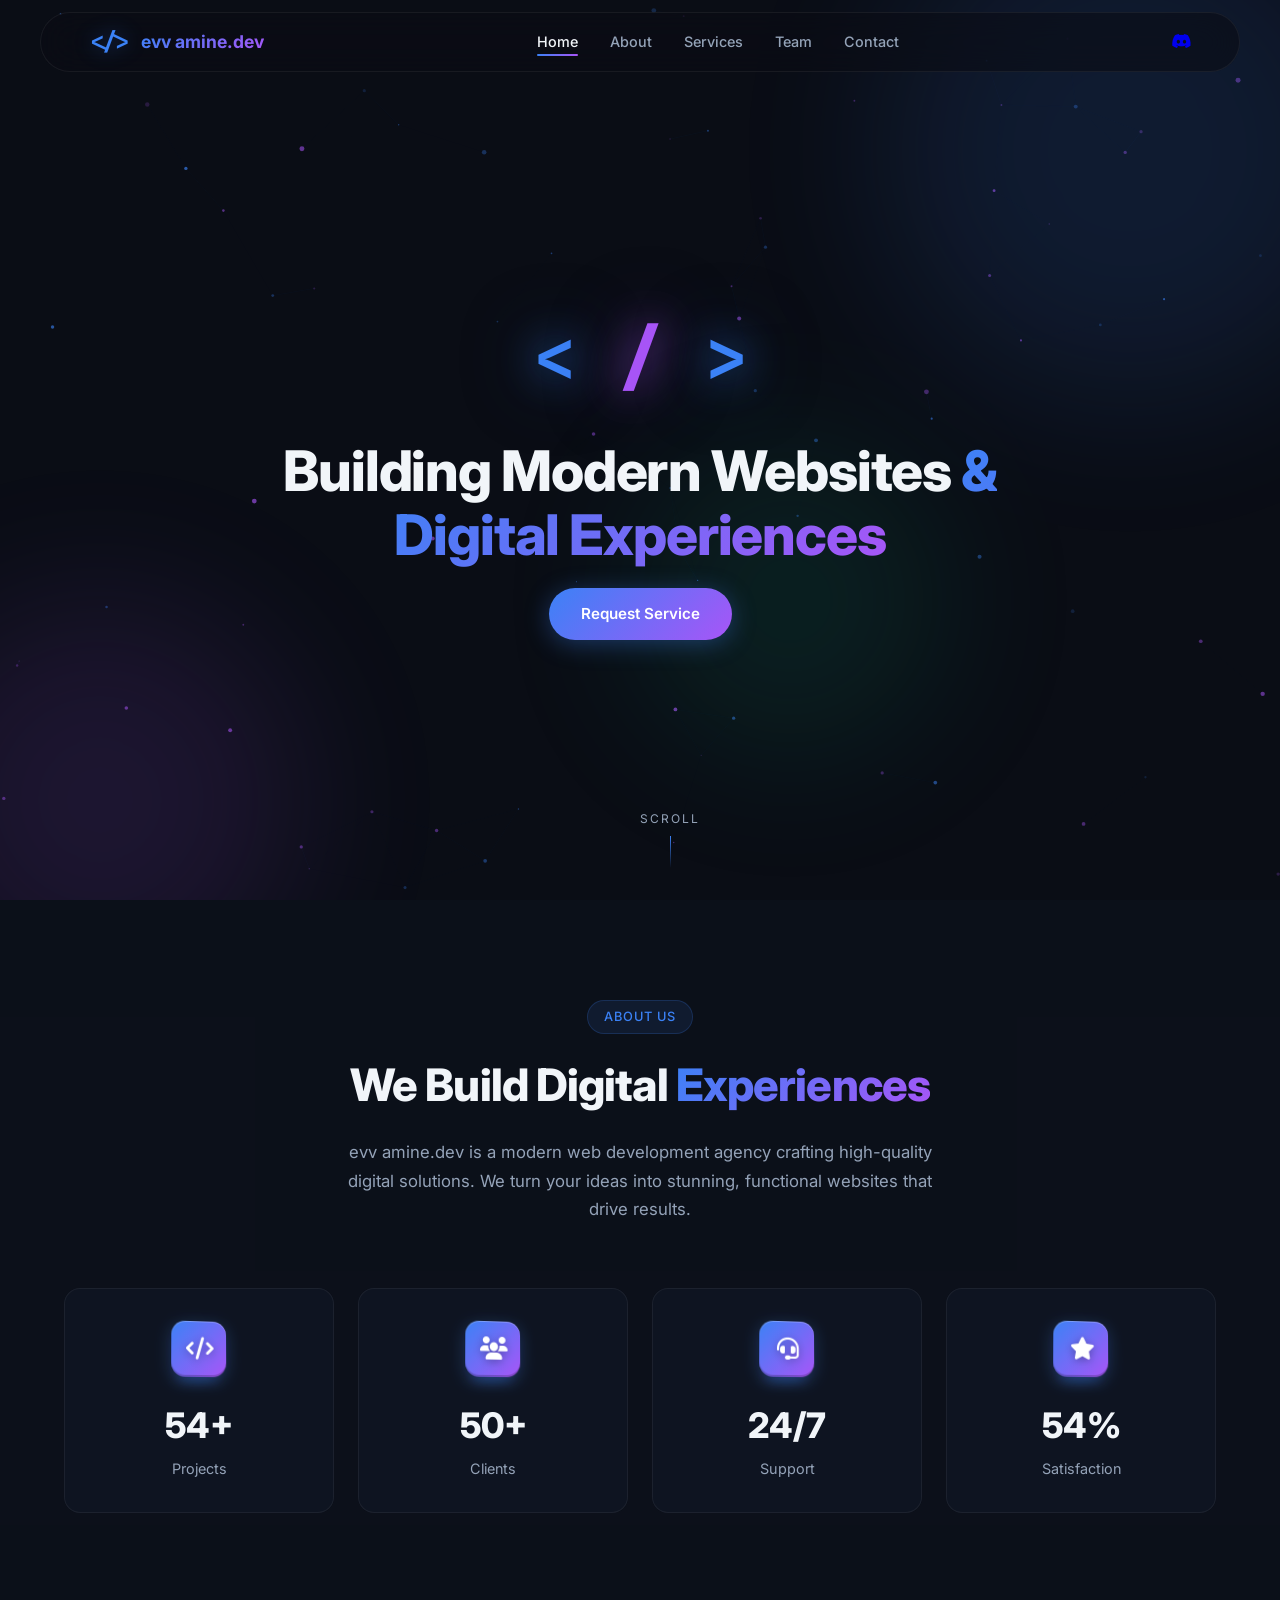
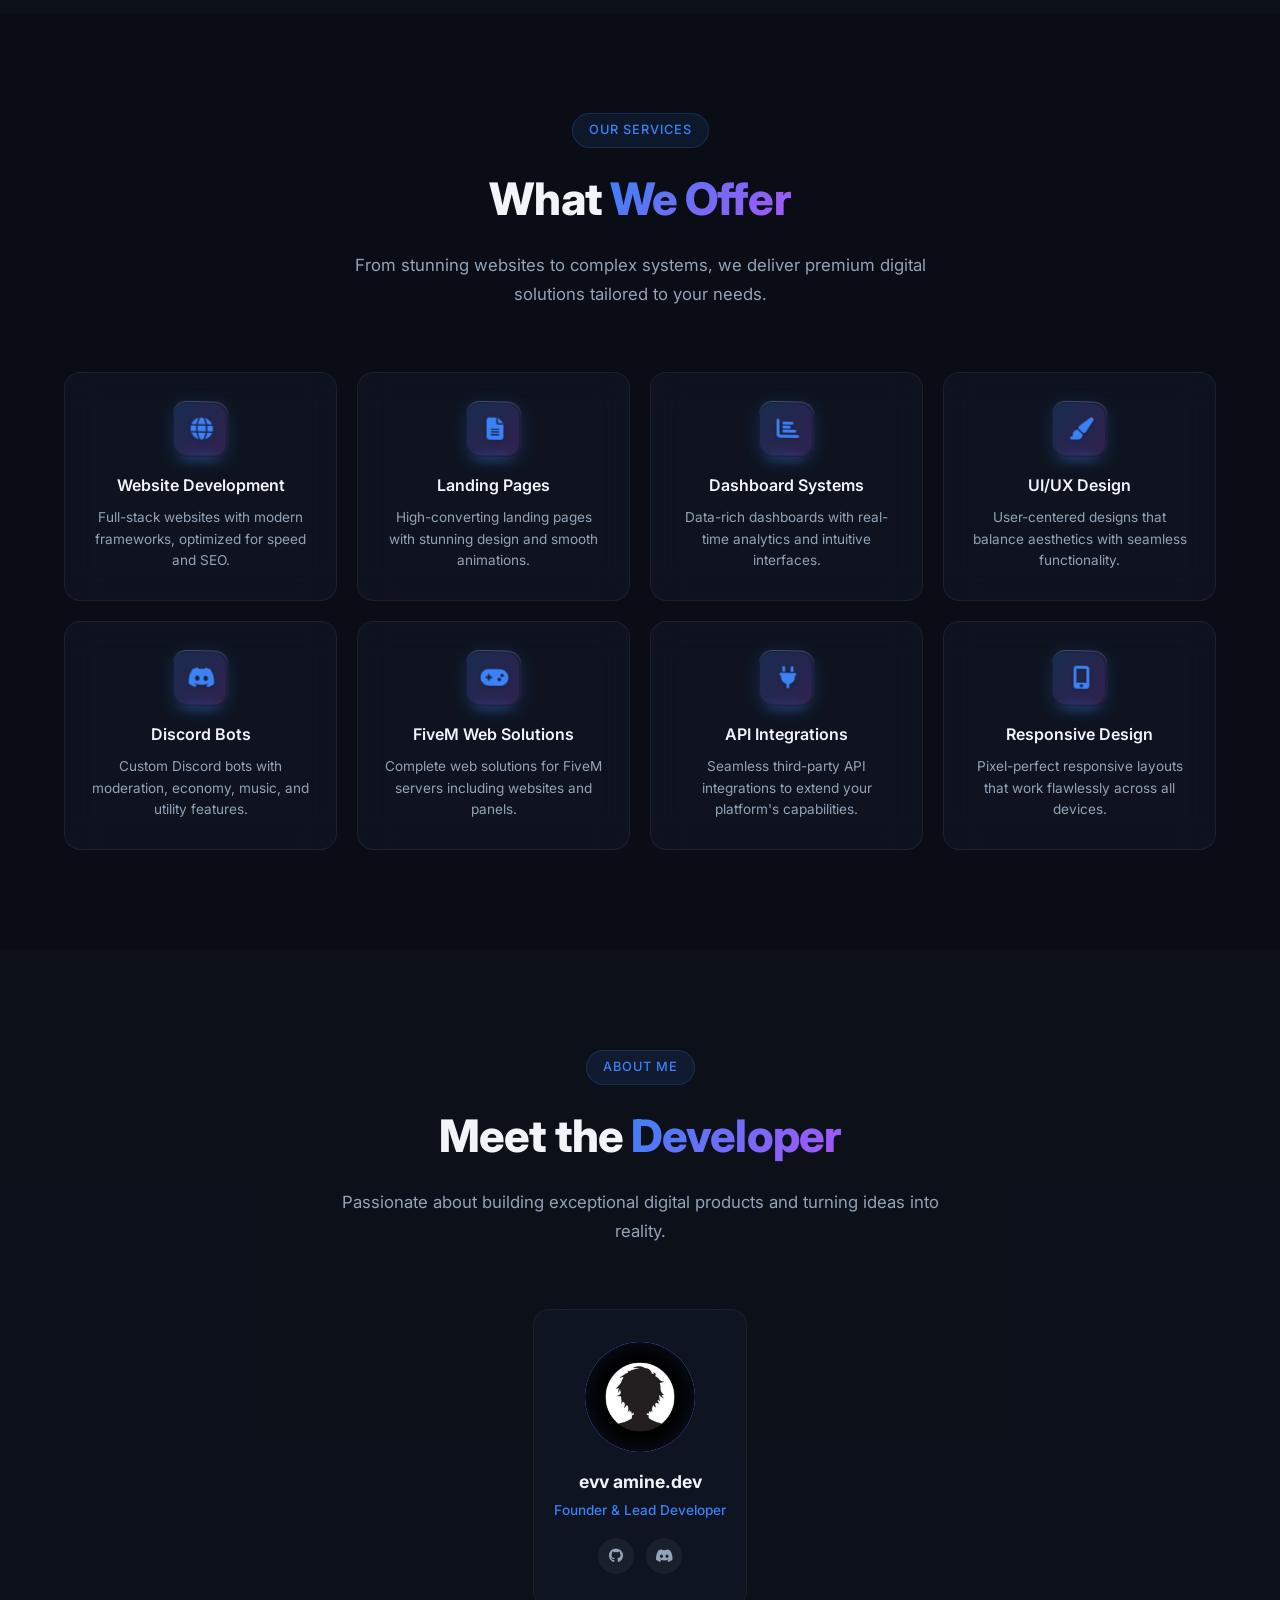
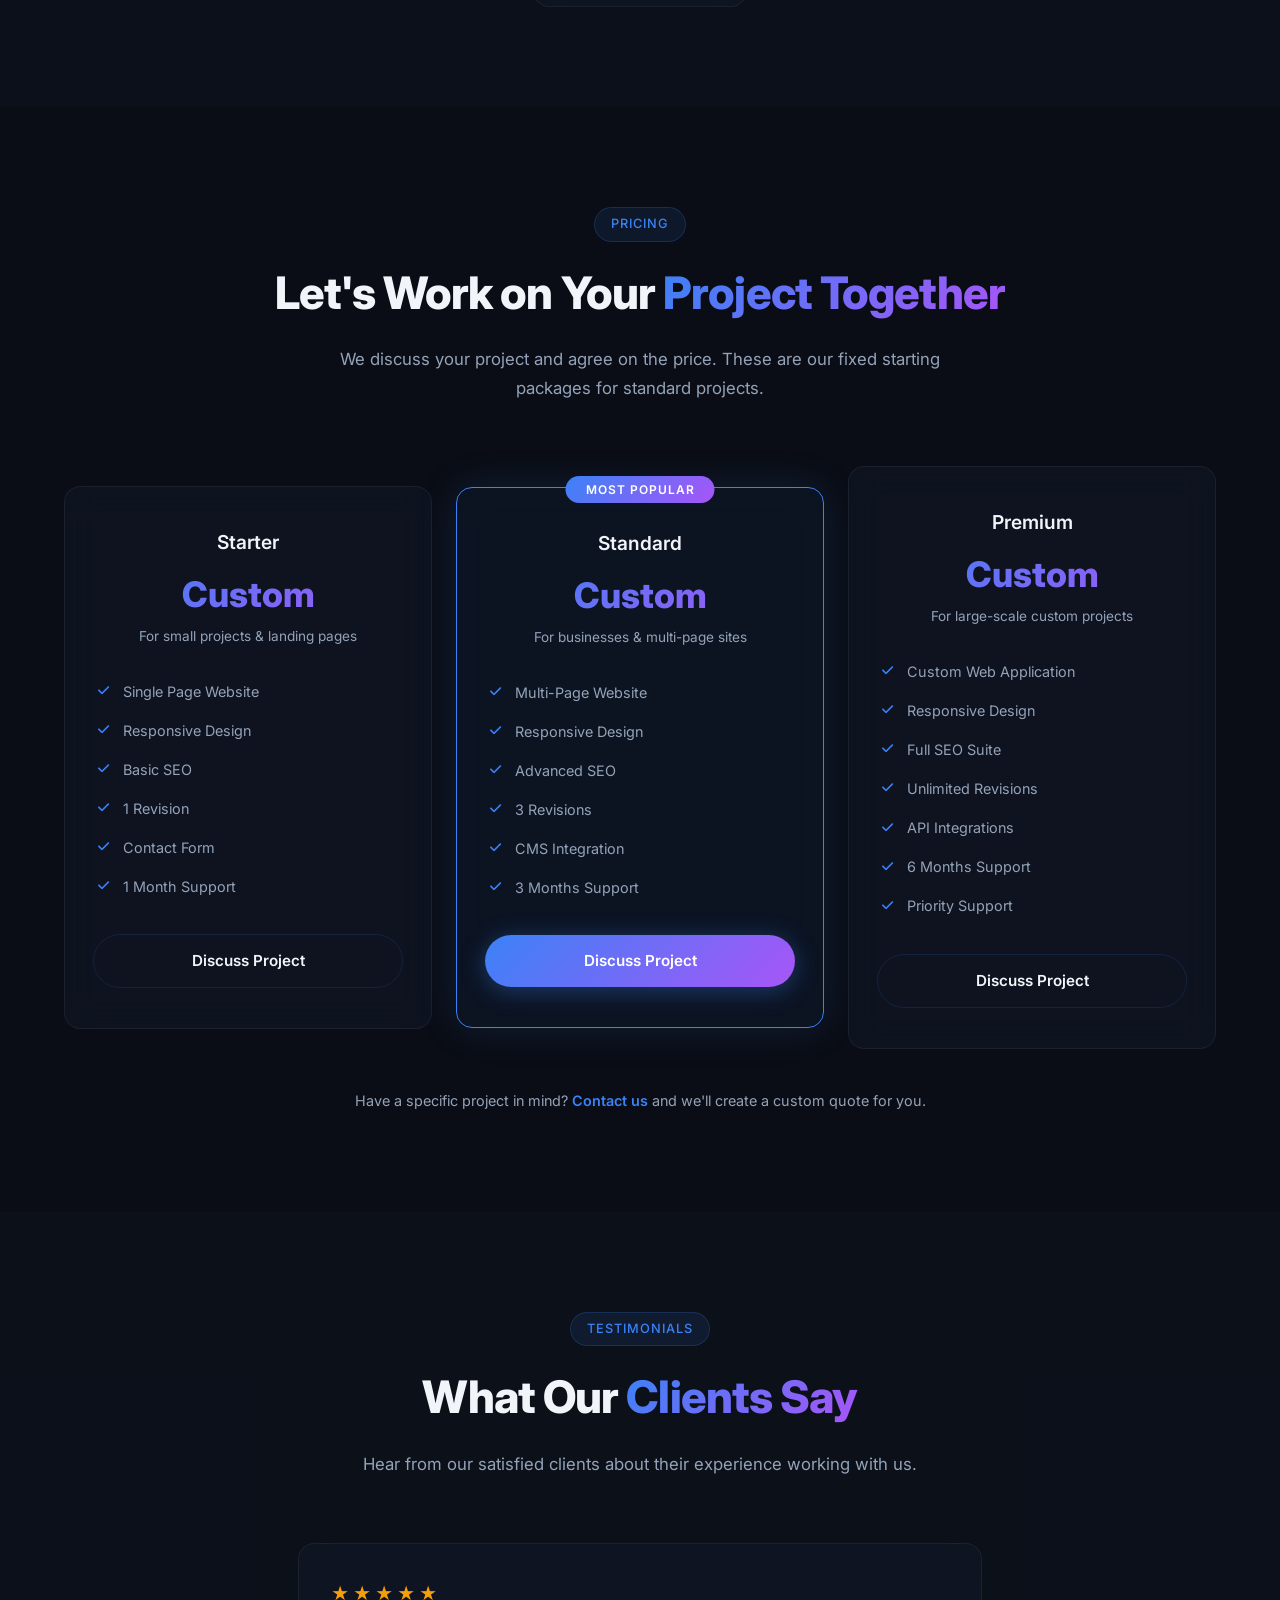
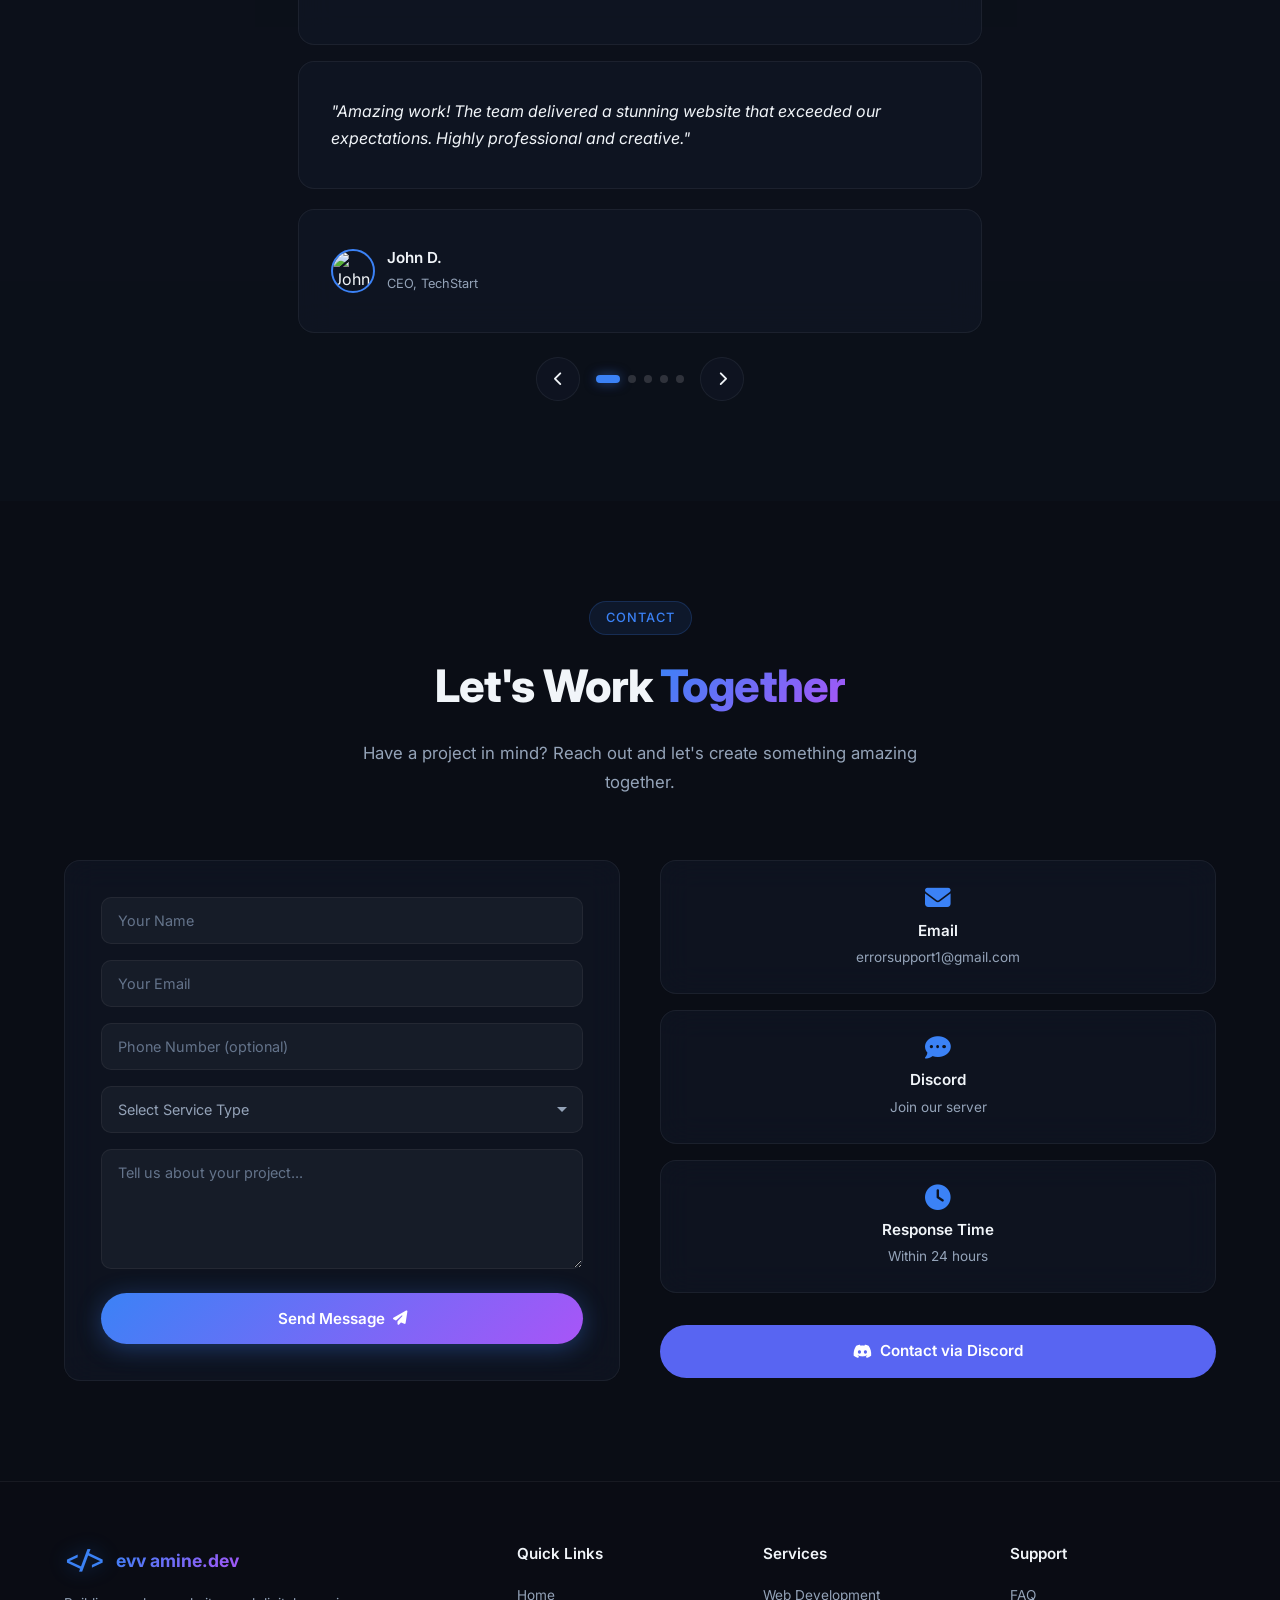
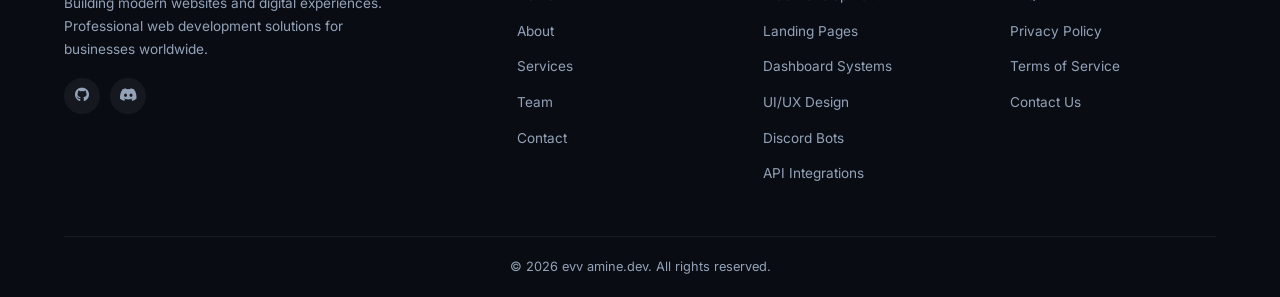
==== index.html @ 513bcfbd "first commit" ====
<!DOCTYPE html>
<html lang="en">
<head>
  <meta charset="UTF-8">
  <meta name="viewport" content="width=device-width, initial-scale=1.0">
  <meta name="description" content="evv amine.dev - Professional Web Development Agency. We build modern websites, landing pages, dashboards, and digital experiences.">
  <meta name="keywords" content="web development, web agency, website design, frontend development, UI/UX design">
  <meta name="author" content="evv amine.dev">
  <meta property="og:title" content="evv amine.dev - Web Development Agency">
  <meta property="og:description" content="Building Modern Websites & Digital Experiences">
  <meta property="og:type" content="website">
  <title>evv amine.dev | Web Development Agency</title>
  <link rel="stylesheet" href="css/style.css">
  <link rel="preconnect" href="https://fonts.googleapis.com">
  <link rel="preconnect" href="https://fonts.gstatic.com" crossorigin>
  <link href="https://fonts.googleapis.com/css2?family=Inter:wght@300;400;500;600;700;800;900&family=JetBrains+Mono:wght@400;500&display=swap" rel="stylesheet">
  <link rel="stylesheet" href="https://cdnjs.cloudflare.com/ajax/libs/font-awesome/6.5.0/css/all.min.css">
</head>
<body>

  <!-- Loading Screen -->
  <div id="loading-screen">
    <div class="loader-container">
      <div class="loader-logo">&lt;/&gt;</div>
      <div class="loader-bar"><div class="loader-bar-fill"></div></div>
      <p class="loader-text">Loading...</p>
    </div>
  </div>

  <!-- Scroll Progress Bar -->
  <div id="scroll-progress"></div>

  <!-- Particles Canvas -->
  <canvas id="particles-canvas"></canvas>

  <!-- Navbar -->
  <nav id="navbar">
    <div class="nav-container">
      <a href="#home" class="nav-logo">
        <span class="logo-code">&lt;/&gt;</span>
        <span class="logo-text">evv amine.dev</span>
      </a>
      <ul class="nav-links">
        <li><a href="#home" class="nav-link active">Home</a></li>
        <li><a href="#about" class="nav-link">About</a></li>
        <li><a href="#services" class="nav-link">Services</a></li>
        <li><a href="#team" class="nav-link">Team</a></li>

        <li><a href="#contact" class="nav-link">Contact</a></li>
      </ul>
      <div class="nav-right">
        <a href="https://discord.gg/8bZzDBst2w" target="_blank" class="nav-discord"><i class="fab fa-discord"></i></a>
        <div class="nav-hamburger" id="hamburger">
          <span></span><span></span><span></span>
        </div>
      </div>
    </div>
  </nav>

  <!-- Hero Section -->
  <section id="home" class="hero">
    <div class="hero-bg-shapes">
      <div class="shape shape-1"></div>
      <div class="shape shape-2"></div>
      <div class="shape shape-3"></div>
    </div>
    <div class="hero-content">
      <div class="hero-logo-glow">
        <span class="hero-char hero-angle-left">&lt;</span>
        <span class="hero-char hero-slash">/</span>
        <span class="hero-char hero-angle-right">&gt;</span>
      </div>
      <h1 class="hero-title">Building Modern Websites <span class="gradient-text">&amp; Digital Experiences</span></h1>
      <div class="hero-buttons">
        <a href="#contact" class="btn btn-primary">Request Service</a>
      </div>
    </div>
    <div class="hero-scroll-indicator">
      <span>Scroll</span>
      <div class="scroll-arrow"></div>
    </div>
  </section>

  <!-- About Section -->
  <section id="about" class="section">
    <div class="container">
      <div class="section-header">
        <span class="section-badge">About Us</span>
        <h2 class="section-title">We Build Digital <span class="gradient-text">Experiences</span></h2>
        <p class="section-desc">evv amine.dev is a modern web development agency crafting high-quality digital solutions. We turn your ideas into stunning, functional websites that drive results.</p>
      </div>
      <div class="about-stats">
        <div class="stat-card" data-count="100">
          <div class="stat-icon"><i class="fas fa-code"></i></div>
          <h3 class="stat-number"><span class="counter" data-target="100">0</span>+</h3>
          <p class="stat-label">Projects</p>
        </div>
        <div class="stat-card" data-count="50">
          <div class="stat-icon"><i class="fas fa-users"></i></div>
          <h3 class="stat-number"><span class="counter" data-target="50">0</span>+</h3>
          <p class="stat-label">Clients</p>
        </div>
        <div class="stat-card" data-count="24">
          <div class="stat-icon"><i class="fas fa-headset"></i></div>
          <h3 class="stat-number"><span class="counter" data-target="24">0</span>/7</h3>
          <p class="stat-label">Support</p>
        </div>
        <div class="stat-card" data-count="99">
          <div class="stat-icon"><i class="fas fa-star"></i></div>
          <h3 class="stat-number"><span class="counter" data-target="99">0</span>%</h3>
          <p class="stat-label">Satisfaction</p>
        </div>
      </div>
    </div>
  </section>

  <!-- Services Section -->
  <section id="services" class="section services-section">
    <div class="container">
      <div class="section-header">
        <span class="section-badge">Our Services</span>
        <h2 class="section-title">What <span class="gradient-text">We Offer</span></h2>
        <p class="section-desc">From stunning websites to complex systems, we deliver premium digital solutions tailored to your needs.</p>
      </div>
      <div class="services-grid">
        <div class="service-card">
          <div class="service-icon"><i class="fas fa-globe"></i></div>
          <h3>Website Development</h3>
          <p>Full-stack websites with modern frameworks, optimized for speed and SEO.</p>
        </div>
        <div class="service-card">
          <div class="service-icon"><i class="fas fa-file-alt"></i></div>
          <h3>Landing Pages</h3>
          <p>High-converting landing pages with stunning design and smooth animations.</p>
        </div>
        <div class="service-card">
          <div class="service-icon"><i class="fas fa-chart-bar"></i></div>
          <h3>Dashboard Systems</h3>
          <p>Data-rich dashboards with real-time analytics and intuitive interfaces.</p>
        </div>
        <div class="service-card">
          <div class="service-icon"><i class="fas fa-paint-brush"></i></div>
          <h3>UI/UX Design</h3>
          <p>User-centered designs that balance aesthetics with seamless functionality.</p>
        </div>
        <div class="service-card">
          <div class="service-icon"><i class="fab fa-discord"></i></div>
          <h3>Discord Bots</h3>
          <p>Custom Discord bots with moderation, economy, music, and utility features.</p>
        </div>
        <div class="service-card">
          <div class="service-icon"><i class="fas fa-gamepad"></i></div>
          <h3>FiveM Web Solutions</h3>
          <p>Complete web solutions for FiveM servers including websites and panels.</p>
        </div>
        <div class="service-card">
          <div class="service-icon"><i class="fas fa-plug"></i></div>
          <h3>API Integrations</h3>
          <p>Seamless third-party API integrations to extend your platform's capabilities.</p>
        </div>
        <div class="service-card">
          <div class="service-icon"><i class="fas fa-mobile-alt"></i></div>
          <h3>Responsive Design</h3>
          <p>Pixel-perfect responsive layouts that work flawlessly across all devices.</p>
        </div>
      </div>
    </div>
  </section>

  <!-- Team Section -->
  <section id="team" class="section">
    <div class="container">
      <div class="section-header">
        <span class="section-badge">About Me</span>
        <h2 class="section-title">Meet the <span class="gradient-text">Developer</span></h2>
        <p class="section-desc">Passionate about building exceptional digital products and turning ideas into reality.</p>
      </div>
      <div class="team-grid">
        <div class="team-card">
          <div class="team-avatar">
            <img src="assets/cool-anime-boy-profile-portraits-logo-vector.jpg" alt="evv amine.dev">
          </div>
          <h3 class="team-name">evv amine.dev</h3>
          <p class="team-role">Founder & Lead Developer</p>
          <div class="team-social">
            <a href="https://github.com/evvv-amine" target="_blank" class="social-link"><i class="fab fa-github"></i></a>
            <a href="https://discord.gg/8bZzDBst2w" target="_blank" class="social-link"><i class="fab fa-discord"></i></a>
          </div>
        </div>
      </div>
    </div>
  </section>

  <!-- Pricing Section -->
  <section id="pricing" class="section">
    <div class="container">
      <div class="section-header">
        <span class="section-badge">Pricing</span>
        <h2 class="section-title">Let's Work on Your <span class="gradient-text">Project Together</span></h2>
        <p class="section-desc">We discuss your project and agree on the price. These are our fixed starting packages for standard projects.</p>
      </div>
      <div class="pricing-grid">
        <div class="pricing-card">
          <div class="pricing-header">
            <h3>Starter</h3>
            <div class="pricing-price">Custom</div>
            <p>For small projects & landing pages</p>
          </div>
          <ul class="pricing-features">
            <li><i class="fas fa-check"></i> Single Page Website</li>
            <li><i class="fas fa-check"></i> Responsive Design</li>
            <li><i class="fas fa-check"></i> Basic SEO</li>
            <li><i class="fas fa-check"></i> 1 Revision</li>
            <li><i class="fas fa-check"></i> Contact Form</li>
            <li><i class="fas fa-check"></i> 1 Month Support</li>
          </ul>
          <a href="#contact" class="btn btn-outline pricing-btn">Discuss Project</a>
        </div>
        <div class="pricing-card popular">
          <div class="popular-badge">Most Popular</div>
          <div class="pricing-header">
            <h3>Standard</h3>
            <div class="pricing-price">Custom</div>
            <p>For businesses & multi-page sites</p>
          </div>
          <ul class="pricing-features">
            <li><i class="fas fa-check"></i> Multi-Page Website</li>
            <li><i class="fas fa-check"></i> Responsive Design</li>
            <li><i class="fas fa-check"></i> Advanced SEO</li>
            <li><i class="fas fa-check"></i> 3 Revisions</li>
            <li><i class="fas fa-check"></i> CMS Integration</li>
            <li><i class="fas fa-check"></i> 3 Months Support</li>
          </ul>
          <a href="#contact" class="btn btn-primary pricing-btn">Discuss Project</a>
        </div>
        <div class="pricing-card">
          <div class="pricing-header">
            <h3>Premium</h3>
            <div class="pricing-price">Custom</div>
            <p>For large-scale custom projects</p>
          </div>
          <ul class="pricing-features">
            <li><i class="fas fa-check"></i> Custom Web Application</li>
            <li><i class="fas fa-check"></i> Responsive Design</li>
            <li><i class="fas fa-check"></i> Full SEO Suite</li>
            <li><i class="fas fa-check"></i> Unlimited Revisions</li>
            <li><i class="fas fa-check"></i> API Integrations</li>
            <li><i class="fas fa-check"></i> 6 Months Support</li>
            <li><i class="fas fa-check"></i> Priority Support</li>
          </ul>
          <a href="#contact" class="btn btn-outline pricing-btn">Discuss Project</a>
        </div>
      </div>
      <p class="pricing-note">Have a specific project in mind? <a href="#contact">Contact us</a> and we'll create a custom quote for you.</p>
    </div>
  </section>

  <!-- Testimonials Section -->
  <section id="testimonials" class="section testimonials-section">
    <div class="container">
      <div class="section-header">
        <span class="section-badge">Testimonials</span>
        <h2 class="section-title">What Our <span class="gradient-text">Clients Say</span></h2>
        <p class="section-desc">Hear from our satisfied clients about their experience working with us.</p>
      </div>
      <div class="testimonials-carousel">
        <div class="testimonials-track" id="testimonials-track">
          <div class="testimonial-card">
            <div class="testimonial-stars">★★★★★</div>
            <p class="testimonial-text">"Amazing work! The team delivered a stunning website that exceeded our expectations. Highly professional and creative."</p>
            <div class="testimonial-author">
              <img src="https://ui-avatars.com/api/?name=John+D&background=3B82F6&color=fff&size=48" alt="John">
              <div>
                <h4>John D.</h4>
                <span>CEO, TechStart</span>
              </div>
            </div>
          </div>
          <div class="testimonial-card">
            <div class="testimonial-stars">★★★★★</div>
            <p class="testimonial-text">"Incredible attention to detail. Our landing page conversion rate improved by 40% after their redesign. Highly recommend!"</p>
            <div class="testimonial-author">
              <img src="https://ui-avatars.com/api/?name=Sarah+M&background=A855F7&color=fff&size=48" alt="Sarah">
              <div>
                <h4>Sarah M.</h4>
                <span>Marketing Director</span>
              </div>
            </div>
          </div>
          <div class="testimonial-card">
            <div class="testimonial-stars">★★★★★</div>
            <p class="testimonial-text">"They built a custom dashboard for our analytics needs. Fast, reliable, and beautiful UI. Will work with them again!"</p>
            <div class="testimonial-author">
              <img src="https://ui-avatars.com/api/?name=Mike+R&background=10B981&color=fff&size=48" alt="Mike">
              <div>
                <h4>Mike R.</h4>
                <span>Product Manager</span>
              </div>
            </div>
          </div>
          <div class="testimonial-card">
            <div class="testimonial-stars">★★★★★</div>
            <p class="testimonial-text">"Professional, timely, and talented. Our Discord bot and web panel were delivered perfectly. Great communication throughout."</p>
            <div class="testimonial-author">
              <img src="https://ui-avatars.com/api/?name=Alex+K&background=F59E0B&color=fff&size=48" alt="Alex">
              <div>
                <h4>Alex K.</h4>
                <span>Community Manager</span>
              </div>
            </div>
          </div>
          <div class="testimonial-card">
            <div class="testimonial-stars">★★★★★</div>
            <p class="testimonial-text">"The team's UI/UX design skills are top-notch. They transformed our outdated site into a modern, engaging platform."</p>
            <div class="testimonial-author">
              <img src="https://ui-avatars.com/api/?name=Emily+L&background=EC4899&color=fff&size=48" alt="Emily">
              <div>
                <h4>Emily L.</h4>
                <span>Startup Founder</span>
              </div>
            </div>
          </div>
        </div>
        <div class="carousel-controls">
          <button class="carousel-btn" id="prev-btn"><i class="fas fa-chevron-left"></i></button>
          <div class="carousel-dots" id="carousel-dots"></div>
          <button class="carousel-btn" id="next-btn"><i class="fas fa-chevron-right"></i></button>
        </div>
      </div>
    </div>
  </section>

  <!-- Contact Section -->
  <section id="contact" class="section">
    <div class="container">
      <div class="section-header">
        <span class="section-badge">Contact</span>
        <h2 class="section-title">Let's Work <span class="gradient-text">Together</span></h2>
        <p class="section-desc">Have a project in mind? Reach out and let's create something amazing together.</p>
      </div>
      <div class="contact-wrapper">
        <form class="contact-form" id="contact-form">
          <div class="form-group">
            <input type="text" id="form-name" placeholder="Your Name" required>
          </div>
          <div class="form-group">
            <input type="email" id="form-email" placeholder="Your Email" required>
          </div>
          <div class="form-group">
            <input type="tel" id="form-phone" placeholder="Phone Number (optional)" pattern="[+]?[0-9]*" inputmode="numeric">
          </div>
          <div class="form-group">
            <select id="form-service">
              <option value="">Select Service Type</option>
              <option value="website">Website Development</option>
              <option value="landing">Landing Page</option>
              <option value="dashboard">Dashboard System</option>
              <option value="uiux">UI/UX Design</option>
              <option value="discord">Discord Bot</option>
              <option value="fivem">FiveM Web Solution</option>
              <option value="api">API Integration</option>
              <option value="other">Other</option>
            </select>
          </div>
          <div class="form-group">
            <textarea id="form-message" rows="5" placeholder="Tell us about your project..." required></textarea>
          </div>
          <button type="submit" class="btn btn-primary form-submit">Send Message <i class="fas fa-paper-plane"></i></button>
        </form>
        <div class="contact-info">
          <div class="contact-info-card">
            <i class="fas fa-envelope"></i>
            <h4>Email</h4>
            <p>errorsupport1@gmail.com</p>
          </div>
          <div class="contact-info-card">
            <i class="fas fa-comment-dots"></i>
            <h4>Discord</h4>
            <p>Join our server</p>
          </div>
          <div class="contact-info-card">
            <i class="fas fa-clock"></i>
            <h4>Response Time</h4>
            <p>Within 24 hours</p>
          </div>
          <a href="https://discord.gg/8bZzDBst2w" target="_blank" class="btn btn-discord"><i class="fab fa-discord"></i> Contact via Discord</a>
        </div>
      </div>
    </div>
  </section>

  <!-- Footer -->
  <footer id="footer">
    <div class="container">
      <div class="footer-content">
        <div class="footer-brand">
          <a href="#home" class="footer-logo">
            <span class="logo-code">&lt;/&gt;</span>
            <span class="logo-text">evv amine.dev</span>
          </a>
          <p>Building modern websites and digital experiences. Professional web development solutions for businesses worldwide.</p>
          <div class="footer-social">
            <a href="https://github.com/evvv-amine" target="_blank" class="social-link"><i class="fab fa-github"></i></a>
            <a href="https://discord.gg/8bZzDBst2w" target="_blank" class="social-link"><i class="fab fa-discord"></i></a>
          </div>
        </div>
        <div class="footer-links">
          <h4>Quick Links</h4>
          <ul>
            <li><a href="#home">Home</a></li>
            <li><a href="#about">About</a></li>
            <li><a href="#services">Services</a></li>
            <li><a href="#team">Team</a></li>
            <li><a href="#contact">Contact</a></li>
          </ul>
        </div>
        <div class="footer-links">
          <h4>Services</h4>
          <ul>
            <li><a href="#services">Web Development</a></li>
            <li><a href="#services">Landing Pages</a></li>
            <li><a href="#services">Dashboard Systems</a></li>
            <li><a href="#services">UI/UX Design</a></li>
            <li><a href="#services">Discord Bots</a></li>
            <li><a href="#services">API Integrations</a></li>
          </ul>
        </div>
        <div class="footer-links">
          <h4>Support</h4>
          <ul>
            <li><a href="#">FAQ</a></li>
            <li><a href="#">Privacy Policy</a></li>
            <li><a href="#">Terms of Service</a></li>
            <li><a href="#contact">Contact Us</a></li>
          </ul>
        </div>
      </div>
      <div class="footer-bottom">
        <p>&copy; 2026 evv amine.dev. All rights reserved.</p>
      </div>
    </div>
  </footer>

  <script src="js/script.js"></script>
</body>
</html>
---- css/style.css ----
/* ===== RESET & BASE ===== */
*, *::before, *::after {
  margin: 0;
  padding: 0;
  box-sizing: border-box;
}

:root {
  --bg-primary: #0A0D15;
  --bg-secondary: #111827;
  --bg-card: rgba(17, 24, 39, 0.8);
  --primary: #3B82F6;
  --primary-dark: #2563EB;
  --secondary: #A855F7;
  --secondary-dark: #9333EA;
  --accent: #10B981;
  --text: #F1F5F9;
  --text-muted: #94A3B8;
  --text-dark: #64748B;
  --border: rgba(59, 130, 246, 0.15);
  --glass-bg: rgba(17, 24, 39, 0.6);
  --glass-border: rgba(255, 255, 255, 0.06);
  --shadow: 0 8px 32px rgba(0, 0, 0, 0.3);
  --radius: 16px;
  --transition: 0.3s cubic-bezier(0.4, 0, 0.2, 1);
}

html {
  scroll-behavior: smooth;
  scroll-padding-top: 80px;
}

body {
  font-family: 'Inter', -apple-system, BlinkMacSystemFont, sans-serif;
  background: var(--bg-primary);
  color: var(--text);
  line-height: 1.6;
  overflow-x: hidden;
  -webkit-font-smoothing: antialiased;
}

::selection {
  background: transparent;
  color: transparent;
}

body {
  -webkit-user-select: none;
  -moz-user-select: none;
  -ms-user-select: none;
  user-select: none;
}

::-webkit-scrollbar {
  width: 8px;
}

::-webkit-scrollbar-track {
  background: var(--bg-primary);
}

::-webkit-scrollbar-thumb {
  background: linear-gradient(180deg, var(--primary), var(--secondary));
  border-radius: 4px;
}

/* ===== LOADING SCREEN ===== */
#loading-screen {
  position: fixed;
  inset: 0;
  z-index: 99999;
  background: var(--bg-primary);
  display: flex;
  align-items: center;
  justify-content: center;
  transition: opacity 0.6s, visibility 0.6s;
}

#loading-screen.hidden {
  opacity: 0;
  visibility: hidden;
}

.loader-container {
  text-align: center;
}

.loader-logo {
  font-family: 'JetBrains Mono', monospace;
  font-size: 3rem;
  font-weight: 700;
  color: var(--primary);
  text-shadow: 0 0 40px rgba(59, 130, 246, 0.5), 0 0 80px rgba(59, 130, 246, 0.3);
  animation: pulse-glow 1.5s ease-in-out infinite;
}

.loader-bar {
  width: 220px;
  height: 3px;
  background: rgba(255, 255, 255, 0.1);
  border-radius: 10px;
  margin: 20px auto 0;
  overflow: hidden;
}

.loader-bar-fill {
  height: 100%;
  width: 0%;
  background: linear-gradient(90deg, var(--primary), var(--secondary));
  border-radius: 10px;
  animation: loader-fill 1.8s ease-in-out forwards;
}

.loader-text {
  margin-top: 12px;
  color: var(--text-muted);
  font-size: 0.85rem;
  letter-spacing: 2px;
  text-transform: uppercase;
}

@keyframes loader-fill {
  0% { width: 0%; }
  100% { width: 100%; }
}

@keyframes pulse-glow {
  0%, 100% { transform: scale(1); opacity: 1; }
  50% { transform: scale(1.05); opacity: 0.85; }
}

/* ===== PARTICLES ===== */
#particles-canvas {
  position: fixed;
  inset: 0;
  z-index: 0;
  pointer-events: none;
}

/* ===== NAVBAR ===== */
#navbar {
  position: fixed;
  top: 12px;
  left: 50%;
  transform: translateX(-50%);
  width: calc(100% - 48px);
  max-width: 1200px;
  z-index: 9999;
  padding: 10px 24px;
  border: 1px solid var(--glass-border);
  border-radius: 50px;
  background: rgba(10, 13, 21, 0.6);
  backdrop-filter: blur(20px);
  -webkit-backdrop-filter: blur(20px);
  transition: var(--transition);
}

#navbar.scrolled {
  background: rgba(10, 13, 21, 0.9);
  border-color: rgba(59, 130, 246, 0.2);
  padding: 6px 24px;
}

.nav-container {
  max-width: 1200px;
  margin: 0 auto;
  padding: 0 24px;
  display: flex;
  align-items: center;
  justify-content: space-between;
}

.nav-logo {
  display: flex;
  align-items: center;
  gap: 10px;
  text-decoration: none;
  color: var(--text);
}

.logo-code {
  font-family: 'JetBrains Mono', monospace;
  font-size: 1.5rem;
  font-weight: 700;
  color: var(--primary);
  text-shadow: 0 0 20px rgba(59, 130, 246, 0.4);
}

.logo-text {
  font-size: 1.1rem;
  font-weight: 700;
  background: linear-gradient(135deg, var(--primary), var(--secondary));
  -webkit-background-clip: text;
  -webkit-text-fill-color: transparent;
  background-clip: text;
}

.nav-links {
  display: flex;
  list-style: none;
  gap: 32px;
}

.nav-link {
  text-decoration: none;
  color: var(--text-muted);
  font-size: 0.9rem;
  font-weight: 500;
  transition: var(--transition);
  position: relative;
  padding: 4px 0;
}

.nav-link::after {
  content: '';
  position: absolute;
  bottom: -2px;
  left: 0;
  width: 0;
  height: 2px;
  background: linear-gradient(90deg, var(--primary), var(--secondary));
  transition: var(--transition);
  border-radius: 2px;
}

.nav-link:hover,
.nav-link.active {
  color: var(--text);
}

.nav-link:hover::after,
.nav-link.active::after {
  width: 100%;
}

.nav-hamburger {
  display: none;
  flex-direction: column;
  gap: 5px;
  cursor: pointer;
  padding: 4px;
}

.nav-hamburger span {
  width: 24px;
  height: 2px;
  background: var(--text);
  border-radius: 2px;
  transition: var(--transition);
}

.nav-hamburger.active span:nth-child(1) {
  transform: rotate(45deg) translate(5px, 5px);
}

.nav-hamburger.active span:nth-child(2) {
  opacity: 0;
}

.nav-hamburger.active span:nth-child(3) {
  transform: rotate(-45deg) translate(5px, -5px);
}

/* ===== HERO ===== */
.hero {
  min-height: 100vh;
  display: flex;
  align-items: center;
  justify-content: center;
  position: relative;
  padding: 120px 24px 80px;
  overflow: hidden;
}

.hero-bg-shapes {
  position: absolute;
  inset: 0;
  pointer-events: none;
}

.shape {
  position: absolute;
  border-radius: 50%;
  filter: blur(80px);
  opacity: 0.12;
}

.shape-1 {
  width: 500px;
  height: 500px;
  background: var(--primary);
  top: -100px;
  right: -100px;
  animation: float 8s ease-in-out infinite;
}

.shape-2 {
  width: 400px;
  height: 400px;
  background: var(--secondary);
  bottom: -100px;
  left: -100px;
  animation: float 10s ease-in-out infinite reverse;
}

.shape-3 {
  width: 300px;
  height: 300px;
  background: var(--accent);
  top: 50%;
  left: 50%;
  transform: translate(-50%, -50%);
  animation: float 12s ease-in-out infinite;
}

@keyframes float {
  0%, 100% { transform: translate(0, 0); }
  50% { transform: translate(30px, -30px); }
}

.hero-content > *,
.hero-logo-glow,
.hero-title,
.hero-subtitle,
.hero-buttons,
.hero-scroll-indicator {
  will-change: transform;
}

.hero-content {
  position: relative;
  z-index: 2;
  text-align: center;
  max-width: 800px;
}

.hero-logo-glow {
  font-family: 'JetBrains Mono', monospace;
  font-size: 4.5rem;
  font-weight: 700;
  margin-bottom: 24px;
  display: inline-block;
  animation: hero-float 6s ease-in-out infinite;
  cursor: default;
  position: relative;
}

.hero-char {
  display: inline-block;
  position: relative;
  opacity: 0;
  animation: char-appear 0.6s ease forwards;
}

.hero-angle-left {
  color: var(--primary);
  text-shadow: 0 0 40px rgba(59, 130, 246, 0.8), 0 0 80px rgba(59, 130, 246, 0.5);
  animation-delay: 0.2s;
}

.hero-slash {
  color: var(--secondary);
  text-shadow: 0 0 40px rgba(168, 85, 247, 0.8), 0 0 80px rgba(168, 85, 247, 0.5);
  animation-delay: 0.5s;
  font-weight: 800;
}

.hero-angle-right {
  color: var(--primary);
  text-shadow: 0 0 40px rgba(59, 130, 246, 0.8), 0 0 80px rgba(59, 130, 246, 0.5);
  animation-delay: 0.8s;
}

.hero-char::after {
  content: '';
  position: absolute;
  inset: -8px;
  border-radius: 12px;
  opacity: 0;
  transition: opacity 0.3s ease;
}

.hero-logo-glow:hover .hero-angle-left {
  animation: char-appear 0.6s ease forwards, glow-pulse-blue 2s ease-in-out infinite 1.4s, char-tilt-left 0.4s ease forwards;
}

.hero-logo-glow:hover .hero-slash {
  animation: char-appear 0.6s ease forwards, glow-pulse-purple 2s ease-in-out infinite 1.4s, char-tilt 0.4s ease forwards;
}

.hero-logo-glow:hover .hero-angle-right {
  animation: char-appear 0.6s ease forwards, glow-pulse-blue 2s ease-in-out infinite 1.4s, char-tilt-right 0.4s ease forwards;
}

@keyframes char-appear {
  0% {
    opacity: 0;
    transform: translateY(20px) scale(0.5);
    filter: blur(8px);
  }
  60% {
    transform: translateY(-4px) scale(1.05);
    filter: blur(0);
  }
  100% {
    opacity: 1;
    transform: translateY(0) scale(1);
    filter: blur(0);
  }
}

@keyframes hero-float {
  0%, 100% { transform: translateY(0); }
  50% { transform: translateY(-12px); }
}

@keyframes glow-pulse-blue {
  0%, 100% {
    text-shadow: 0 0 40px rgba(59, 130, 246, 0.6), 0 0 80px rgba(59, 130, 246, 0.3);
    transform: scale(1);
  }
  50% {
    text-shadow: 0 0 60px rgba(59, 130, 246, 1), 0 0 120px rgba(59, 130, 246, 0.6), 0 0 180px rgba(59, 130, 246, 0.3);
    transform: scale(1.08);
  }
}

@keyframes glow-pulse-purple {
  0%, 100% {
    text-shadow: 0 0 40px rgba(168, 85, 247, 0.6), 0 0 80px rgba(168, 85, 247, 0.3);
    transform: scale(1);
  }
  50% {
    text-shadow: 0 0 60px rgba(168, 85, 247, 1), 0 0 120px rgba(168, 85, 247, 0.6), 0 0 180px rgba(168, 85, 247, 0.3);
    transform: scale(1.1);
  }
}

@keyframes char-tilt-left {
  0% { transform: rotate(0deg) translateY(0); }
  100% { transform: rotate(-10deg) translateY(-2px); }
}

@keyframes char-tilt {
  0% { transform: rotate(0deg) translateY(0); }
  100% { transform: rotate(0deg) translateY(-4px) scale(1.15); }
}

@keyframes char-tilt-right {
  0% { transform: rotate(0deg) translateY(0); }
  100% { transform: rotate(10deg) translateY(-2px); }
}

.hero-title {
  font-size: clamp(2rem, 5vw, 3.5rem);
  font-weight: 800;
  line-height: 1.15;
  margin-bottom: 20px;
  letter-spacing: -0.02em;
}

.gradient-text {
  background: linear-gradient(135deg, var(--primary), var(--secondary));
  -webkit-background-clip: text;
  -webkit-text-fill-color: transparent;
  background-clip: text;
}

.hero-buttons {
  display: flex;
  margin-top: 8px;
  gap: 16px;
  justify-content: center;
  flex-wrap: wrap;
}

.hero-scroll-indicator {
  position: absolute;
  bottom: 32px;
  left: 50%;
  transform: translateX(-50%);
  display: flex;
  flex-direction: column;
  align-items: center;
  gap: 8px;
  color: var(--text-muted);
  font-size: 0.75rem;
  letter-spacing: 2px;
  text-transform: uppercase;
  animation: fade-in-up 1s ease 1.5s both;
}

.scroll-arrow {
  width: 1px;
  height: 32px;
  background: linear-gradient(180deg, var(--primary), transparent);
  animation: scroll-bounce 2s ease-in-out infinite;
}

@keyframes scroll-bounce {
  0%, 100% { transform: translateY(0); opacity: 1; }
  50% { transform: translateY(8px); opacity: 0.5; }
}

/* ===== BUTTONS ===== */
.btn {
  display: inline-flex;
  align-items: center;
  gap: 8px;
  padding: 14px 32px;
  border-radius: 50px;
  font-weight: 600;
  font-size: 0.95rem;
  text-decoration: none;
  cursor: pointer;
  transition: var(--transition);
  border: none;
  font-family: inherit;
  position: relative;
  overflow: hidden;
}

.btn-primary {
  background: linear-gradient(135deg, var(--primary), var(--secondary));
  color: #fff;
  box-shadow: 0 4px 24px rgba(59, 130, 246, 0.35);
}

.btn-primary:hover {
  transform: translateY(-2px);
  box-shadow: 0 8px 32px rgba(59, 130, 246, 0.5);
}

.btn-outline {
  background: transparent;
  color: var(--text);
  border: 1.5px solid var(--border);
}

.btn-outline:hover {
  border-color: var(--primary);
  background: rgba(59, 130, 246, 0.1);
  transform: translateY(-2px);
  box-shadow: 0 0 24px rgba(59, 130, 246, 0.15);
}

.btn-sm {
  padding: 10px 20px;
  font-size: 0.85rem;
}

.btn-discord {
  background: #5865F2;
  color: #fff;
  width: 100%;
  justify-content: center;
  margin-top: 16px;
}

.btn-discord:hover {
  background: #4752C4;
  transform: translateY(-2px);
}

/* ===== SECTIONS ===== */
.section {
  padding: 100px 0;
  position: relative;
  z-index: 1;
}

.section:nth-child(even) {
  background: rgba(17, 24, 39, 0.3);
}

.container {
  max-width: 1200px;
  margin: 0 auto;
  padding: 0 24px;
}

.section-header {
  text-align: center;
  margin-bottom: 64px;
}

.section-badge {
  display: inline-block;
  padding: 6px 16px;
  background: rgba(59, 130, 246, 0.1);
  border: 1px solid rgba(59, 130, 246, 0.2);
  border-radius: 50px;
  font-size: 0.8rem;
  font-weight: 500;
  color: var(--primary);
  letter-spacing: 1px;
  text-transform: uppercase;
  margin-bottom: 16px;
}

.section-title {
  font-size: clamp(1.8rem, 4vw, 2.8rem);
  font-weight: 800;
  letter-spacing: -0.02em;
  margin-bottom: 16px;
}

.section-desc {
  color: var(--text-muted);
  font-size: 1.05rem;
  max-width: 600px;
  margin: 0 auto;
  line-height: 1.7;
}

/* ===== ABOUT / STATS ===== */
.about-stats {
  display: grid;
  grid-template-columns: repeat(4, 1fr);
  gap: 24px;
}

.stat-card {
  background: var(--glass-bg);
  backdrop-filter: blur(16px);
  -webkit-backdrop-filter: blur(16px);
  border: 1px solid var(--glass-border);
  border-radius: var(--radius);
  padding: 32px 24px;
  text-align: center;
  transition: var(--transition);
}

.stat-card:hover {
  border-color: rgba(59, 130, 246, 0.3);
  transform: translateY(-4px);
  box-shadow: 0 8px 32px rgba(59, 130, 246, 0.1);
}

.stat-icon {
  width: 56px;
  height: 56px;
  margin: 0 auto 20px;
  background: linear-gradient(135deg, var(--primary), var(--secondary));
  border-radius: 14px;
  display: flex;
  align-items: center;
  justify-content: center;
  font-size: 1.4rem;
  color: #fff;
  position: relative;
  transform-style: preserve-3d;
  transform: perspective(600px) rotateX(6deg) rotateY(12deg);
  transition: transform 0.5s cubic-bezier(0.34, 1.56, 0.64, 1), box-shadow 0.5s ease;
  box-shadow:
    0 4px 16px rgba(59, 130, 246, 0.3),
    inset 0 1px 0 rgba(255, 255, 255, 0.25),
    inset 0 -2px 0 rgba(0, 0, 0, 0.2);
  will-change: transform;
}

.stat-icon::before {
  content: '';
  position: absolute;
  inset: 0;
  border-radius: 14px;
  background: linear-gradient(135deg, var(--primary), var(--secondary));
  transform: translateZ(-6px) scale(0.96);
  filter: brightness(0.7);
  box-shadow: 0 0 0 1px rgba(0, 0, 0, 0.3);
}

.stat-icon::after {
  content: '';
  position: absolute;
  bottom: -4px;
  left: 10%;
  width: 80%;
  height: 8px;
  background: rgba(59, 130, 246, 0.35);
  border-radius: 50%;
  filter: blur(6px);
  transform: translateZ(-8px);
  transition: opacity 0.4s ease;
}

.stat-icon i {
  position: relative;
  z-index: 1;
  transform: translateZ(4px);
  filter: drop-shadow(0 2px 4px rgba(0, 0, 0, 0.3));
}

.stat-card:hover .stat-icon {
  transform: perspective(600px) rotateX(2deg) rotateY(22deg) scale(1.08);
  box-shadow:
    0 8px 32px rgba(59, 130, 246, 0.45),
    inset 0 1px 0 rgba(255, 255, 255, 0.3),
    inset 0 -2px 0 rgba(0, 0, 0, 0.2);
}

.stat-number {
  font-size: 2.2rem;
  font-weight: 800;
  color: var(--text);
  margin-bottom: 4px;
}

.stat-label {
  color: var(--text-muted);
  font-size: 0.9rem;
}

/* ===== SERVICES ===== */
.services-grid {
  display: grid;
  grid-template-columns: repeat(4, 1fr);
  gap: 20px;
}

.service-card {
  background: var(--glass-bg);
  backdrop-filter: blur(16px);
  -webkit-backdrop-filter: blur(16px);
  border: 1px solid var(--glass-border);
  border-radius: var(--radius);
  padding: 28px 24px;
  text-align: center;
  transition: var(--transition);
  position: relative;
  overflow: hidden;
}

.service-card::before {
  content: '';
  position: absolute;
  top: -50%;
  left: -50%;
  width: 200%;
  height: 200%;
  background: radial-gradient(circle, rgba(59, 130, 246, 0.08), transparent 60%);
  opacity: 0;
  transition: var(--transition);
  pointer-events: none;
}

.service-card:hover {
  transform: translateY(-6px);
  border-color: rgba(59, 130, 246, 0.3);
  box-shadow: 0 8px 32px rgba(59, 130, 246, 0.15);
}

.service-card:hover::before {
  opacity: 1;
}

.service-icon {
  width: 56px;
  height: 56px;
  margin: 0 auto 16px;
  background: linear-gradient(135deg, rgba(59, 130, 246, 0.15), rgba(168, 85, 247, 0.15));
  border-radius: 14px;
  display: flex;
  align-items: center;
  justify-content: center;
  font-size: 1.4rem;
  color: var(--primary);
  position: relative;
  transform-style: preserve-3d;
  transform: perspective(600px) rotateX(6deg) rotateY(10deg);
  transition: transform 0.5s cubic-bezier(0.34, 1.56, 0.64, 1), background 0.3s ease, color 0.3s ease, box-shadow 0.3s ease;
  box-shadow:
    0 4px 16px rgba(59, 130, 246, 0.2),
    inset 0 1px 0 rgba(255, 255, 255, 0.2),
    inset 0 -2px 0 rgba(0, 0, 0, 0.15);
  will-change: transform;
}

.service-icon::before {
  content: '';
  position: absolute;
  inset: 0;
  border-radius: 14px;
  background: linear-gradient(135deg, rgba(59, 130, 246, 0.12), rgba(168, 85, 247, 0.12));
  transform: translateZ(-5px) scale(0.95);
  filter: brightness(0.7);
  box-shadow: 0 0 0 1px rgba(0, 0, 0, 0.2);
  transition: background 0.3s ease;
}

.service-icon::after {
  content: '';
  position: absolute;
  bottom: -3px;
  left: 12%;
  width: 76%;
  height: 6px;
  background: rgba(59, 130, 246, 0.3);
  border-radius: 50%;
  filter: blur(5px);
  transform: translateZ(-6px);
  transition: opacity 0.3s ease;
}

.service-icon i {
  position: relative;
  z-index: 1;
  transform: translateZ(3px);
  filter: drop-shadow(0 1px 3px rgba(0, 0, 0, 0.25));
  transition: transform 0.3s ease;
}

.service-card:hover .service-icon {
  background: linear-gradient(135deg, var(--primary), var(--secondary));
  color: #fff;
  box-shadow:
    0 8px 32px rgba(59, 130, 246, 0.45),
    inset 0 1px 0 rgba(255, 255, 255, 0.3),
    inset 0 -2px 0 rgba(0, 0, 0, 0.2);
}

.service-card:hover .service-icon::before {
  background: linear-gradient(135deg, rgba(59, 130, 246, 0.4), rgba(168, 85, 247, 0.4));
}

.service-card h3 {
  font-size: 1rem;
  font-weight: 600;
  margin-bottom: 8px;
}

.service-card p {
  color: var(--text-muted);
  font-size: 0.85rem;
  line-height: 1.6;
}

/* ===== TEAM ===== */
.team-grid {
  display: grid;
  grid-template-columns: repeat(4, 1fr);
  gap: 24px;
  justify-items: center;
}

.team-grid:has(.team-card:only-child) {
  grid-template-columns: 1fr;
  max-width: 320px;
  margin: 0 auto;
}

.team-card {
  background: var(--glass-bg);
  backdrop-filter: blur(16px);
  -webkit-backdrop-filter: blur(16px);
  border: 1px solid var(--glass-border);
  border-radius: var(--radius);
  padding: 32px 20px;
  text-align: center;
  transition: transform 0.6s cubic-bezier(0.34, 1.56, 0.64, 1);
  transform-style: preserve-3d;
  will-change: transform;
  cursor: default;
}

.team-card:hover {
  transform: translateY(-6px);
  border-color: rgba(59, 130, 246, 0.3);
  box-shadow: 0 8px 32px rgba(59, 130, 246, 0.15);
}

.team-avatar {
  width: 110px;
  height: 110px;
  margin: 0 auto 16px;
  border-radius: 50%;
  overflow: hidden;
  position: relative;
  transition: transform 0.6s cubic-bezier(0.34, 1.56, 0.64, 1);
  transform-style: preserve-3d;
  will-change: transform;
}

.team-avatar::before {
  content: '';
  position: absolute;
  inset: -3px;
  border-radius: 50%;
  background: linear-gradient(135deg, var(--primary), var(--secondary));
  z-index: -1;
}

.team-avatar::after {
  content: '';
  position: absolute;
  inset: 0;
  border-radius: 50%;
  box-shadow: inset 0 0 20px rgba(59, 130, 246, 0.15);
  pointer-events: none;
  z-index: 2;
}

.team-card:hover .team-avatar {
  transform: scale(1.05);
  box-shadow: 0 0 32px rgba(59, 130, 246, 0.3);
}

.team-avatar img {
  width: 100%;
  height: 100%;
  object-fit: cover;
  border-radius: 50%;
  display: block;
}

.team-name {
  font-size: 1.1rem;
  font-weight: 700;
  margin-bottom: 4px;
}

.team-role {
  color: var(--primary);
  font-size: 0.85rem;
  font-weight: 500;
  margin-bottom: 16px;
}

.team-social {
  display: flex;
  justify-content: center;
  gap: 12px;
  transform-style: preserve-3d;
  transition: transform 0.6s cubic-bezier(0.34, 1.56, 0.64, 1);
  will-change: transform;
}

.social-link {
  width: 36px;
  height: 36px;
  border-radius: 50%;
  background: rgba(255, 255, 255, 0.05);
  display: flex;
  align-items: center;
  justify-content: center;
  color: var(--text-muted);
  text-decoration: none;
  transition: var(--transition);
  font-size: 0.9rem;
}

.social-link:hover {
  background: var(--primary);
  color: #fff;
  transform: translateY(-3px);
  box-shadow: 0 4px 16px rgba(59, 130, 246, 0.4);
}

/* ===== PORTFOLIO ===== */
.portfolio-grid {
  display: grid;
  grid-template-columns: repeat(2, 1fr);
  gap: 24px;
}

.portfolio-card {
  background: var(--glass-bg);
  backdrop-filter: blur(16px);
  -webkit-backdrop-filter: blur(16px);
  border: 1px solid var(--glass-border);
  border-radius: var(--radius);
  overflow: hidden;
  transition: var(--transition);
}

.portfolio-card:hover {
  transform: translateY(-6px);
  border-color: rgba(59, 130, 246, 0.3);
  box-shadow: 0 12px 40px rgba(59, 130, 246, 0.15);
}

.portfolio-img {
  height: 240px;
  position: relative;
  display: flex;
  align-items: center;
  justify-content: center;
  overflow: hidden;
}

.portfolio-overlay {
  position: absolute;
  inset: 0;
  background: rgba(10, 13, 21, 0.85);
  display: flex;
  align-items: center;
  justify-content: center;
  gap: 12px;
  opacity: 0;
  transition: var(--transition);
}

.portfolio-card:hover .portfolio-overlay {
  opacity: 1;
}

.portfolio-info {
  padding: 20px 24px;
}

.portfolio-info h3 {
  font-size: 1.1rem;
  font-weight: 600;
  margin-bottom: 6px;
}

.portfolio-info p {
  color: var(--text-muted);
  font-size: 0.85rem;
  line-height: 1.6;
}

/* ===== PRICING ===== */
.pricing-grid {
  display: grid;
  grid-template-columns: repeat(3, 1fr);
  gap: 24px;
  align-items: center;
}

.pricing-card {
  background: var(--glass-bg);
  backdrop-filter: blur(16px);
  -webkit-backdrop-filter: blur(16px);
  border: 1px solid var(--glass-border);
  border-radius: var(--radius);
  padding: 40px 28px;
  text-align: center;
  transition: var(--transition);
  position: relative;
}

.pricing-card:hover {
  transform: translateY(-4px);
  border-color: rgba(59, 130, 246, 0.3);
  box-shadow: 0 8px 32px rgba(59, 130, 246, 0.1);
}

.pricing-card.popular {
  border-color: var(--primary);
  background: rgba(59, 130, 246, 0.06);
  transform: scale(1.05);
  box-shadow: 0 0 40px rgba(59, 130, 246, 0.15);
}

.pricing-card.popular:hover {
  transform: scale(1.05) translateY(-4px);
}

.popular-badge {
  position: absolute;
  top: -12px;
  left: 50%;
  transform: translateX(-50%);
  background: linear-gradient(135deg, var(--primary), var(--secondary));
  color: #fff;
  padding: 4px 20px;
  border-radius: 50px;
  font-size: 0.75rem;
  font-weight: 600;
  letter-spacing: 1px;
  text-transform: uppercase;
  white-space: nowrap;
}

.pricing-header h3 {
  font-size: 1.2rem;
  font-weight: 600;
  margin-bottom: 8px;
}

.pricing-price {
  font-size: 2.2rem;
  font-weight: 800;
  background: linear-gradient(135deg, var(--primary), var(--secondary));
  -webkit-background-clip: text;
  -webkit-text-fill-color: transparent;
  background-clip: text;
  margin-bottom: 4px;
}

.currency {
  font-size: 1.4rem;
  color: var(--text-muted);
}

.pricing-header p {
  color: var(--text-muted);
  font-size: 0.85rem;
  margin-bottom: 24px;
}

.pricing-features {
  list-style: none;
  text-align: left;
  margin-bottom: 28px;
}

.pricing-features li {
  padding: 8px 0;
  color: var(--text-muted);
  font-size: 0.9rem;
  display: flex;
  align-items: center;
  gap: 10px;
}

.pricing-features li i {
  color: var(--primary);
  font-size: 0.8rem;
  width: 20px;
  text-align: center;
}

.pricing-btn {
  width: 100%;
  justify-content: center;
}

.pricing-note {
  text-align: center;
  color: var(--text-muted);
  font-size: 0.9rem;
  margin-top: 40px;
}

.pricing-note a {
  color: var(--primary);
  text-decoration: none;
  font-weight: 600;
  transition: var(--transition);
}

.pricing-note a:hover {
  color: var(--secondary);
  text-decoration: underline;
}

/* ===== TESTIMONIALS ===== */
.testimonials-carousel {
  position: relative;
  overflow: hidden;
  max-width: 700px;
  margin: 0 auto;
}

.testimonials-track {
  display: flex;
  transition: transform 0.5s cubic-bezier(0.4, 0, 0.2, 1);
}

.testimonial-card {
  min-width: 100%;
  padding: 0 8px;
}

.testimonial-card > * {
  background: var(--glass-bg);
  backdrop-filter: blur(16px);
  -webkit-backdrop-filter: blur(16px);
  border: 1px solid var(--glass-border);
  border-radius: var(--radius);
  padding: 36px 32px;
}

.testimonial-stars {
  color: #F59E0B;
  font-size: 1.1rem;
  letter-spacing: 4px;
  margin-bottom: 16px;
}

.testimonial-text {
  color: var(--text);
  font-size: 1rem;
  line-height: 1.7;
  margin-bottom: 20px;
  font-style: italic;
}

.testimonial-author {
  display: flex;
  align-items: center;
  gap: 12px;
}

.testimonial-author img {
  width: 44px;
  height: 44px;
  border-radius: 50%;
  border: 2px solid var(--primary);
}

.testimonial-author h4 {
  font-size: 0.95rem;
  font-weight: 600;
}

.testimonial-author span {
  font-size: 0.8rem;
  color: var(--text-muted);
}

.carousel-controls {
  display: flex;
  align-items: center;
  justify-content: center;
  gap: 16px;
  margin-top: 24px;
}

.carousel-btn {
  width: 44px;
  height: 44px;
  border-radius: 50%;
  border: 1px solid var(--glass-border);
  background: var(--glass-bg);
  color: var(--text);
  cursor: pointer;
  display: flex;
  align-items: center;
  justify-content: center;
  transition: var(--transition);
  font-size: 0.9rem;
}

.carousel-btn:hover {
  border-color: var(--primary);
  background: rgba(59, 130, 246, 0.1);
  box-shadow: 0 0 20px rgba(59, 130, 246, 0.2);
}

.carousel-dots {
  display: flex;
  gap: 8px;
}

.carousel-dot {
  width: 8px;
  height: 8px;
  border-radius: 50%;
  background: rgba(255, 255, 255, 0.15);
  cursor: pointer;
  transition: var(--transition);
  border: none;
}

.carousel-dot.active {
  background: var(--primary);
  box-shadow: 0 0 12px rgba(59, 130, 246, 0.5);
  width: 24px;
  border-radius: 4px;
}

/* ===== CONTACT ===== */
.contact-wrapper {
  display: grid;
  grid-template-columns: 1fr 1fr;
  gap: 40px;
  align-items: start;
}

.contact-form {
  background: var(--glass-bg);
  backdrop-filter: blur(16px);
  -webkit-backdrop-filter: blur(16px);
  border: 1px solid var(--glass-border);
  border-radius: var(--radius);
  padding: 36px;
}

.form-group {
  margin-bottom: 16px;
}

.form-group input,
.form-group select,
.form-group textarea {
  width: 100%;
  padding: 14px 16px;
  background: rgba(255, 255, 255, 0.04);
  border: 1px solid var(--glass-border);
  border-radius: 10px;
  color: var(--text);
  font-family: inherit;
  font-size: 0.9rem;
  transition: var(--transition);
  outline: none;
}

.form-group input:focus,
.form-group select:focus,
.form-group textarea:focus {
  border-color: var(--primary);
  box-shadow: 0 0 0 3px rgba(59, 130, 246, 0.1);
}

.form-group input::placeholder,
.form-group textarea::placeholder {
  color: var(--text-dark);
}

.form-group select {
  color: var(--text-muted);
  appearance: none;
  cursor: pointer;
  background-image: url("data:image/svg+xml,%3Csvg xmlns='http://www.w3.org/2000/svg' width='12' height='8' fill='%2394A3B8'%3E%3Cpath d='M1 1l5 5 5-5'/%3E%3C/svg%3E");
  background-repeat: no-repeat;
  background-position: right 14px center;
}

.form-group select option {
  background: var(--bg-secondary);
  color: var(--text);
}

.form-group textarea {
  resize: vertical;
  min-height: 120px;
}

.form-submit {
  width: 100%;
  justify-content: center;
  padding: 16px 32px;
}

.form-submit i {
  font-size: 0.9rem;
}

.contact-info {
  display: flex;
  flex-direction: column;
  gap: 16px;
}

.contact-info-card {
  background: var(--glass-bg);
  backdrop-filter: blur(16px);
  -webkit-backdrop-filter: blur(16px);
  border: 1px solid var(--glass-border);
  border-radius: var(--radius);
  padding: 24px;
  text-align: center;
  transition: var(--transition);
}

.contact-info-card:hover {
  border-color: rgba(59, 130, 246, 0.3);
}

.contact-info-card i {
  font-size: 1.6rem;
  color: var(--primary);
  margin-bottom: 8px;
}

.contact-info-card h4 {
  font-size: 0.95rem;
  font-weight: 600;
  margin-bottom: 4px;
}

.contact-info-card p {
  color: var(--text-muted);
  font-size: 0.85rem;
}

/* ===== FOOTER ===== */
#footer {
  position: relative;
  z-index: 1;
  padding: 60px 0 0;
  border-top: 1px solid var(--glass-border);
  background: rgba(10, 13, 21, 0.8);
}

.footer-content {
  display: grid;
  grid-template-columns: 2fr 1fr 1fr 1fr;
  gap: 40px;
  padding-bottom: 40px;
}

.footer-logo {
  display: flex;
  align-items: center;
  gap: 10px;
  text-decoration: none;
  color: var(--text);
  margin-bottom: 12px;
}

.footer-brand p {
  color: var(--text-muted);
  font-size: 0.85rem;
  line-height: 1.7;
  max-width: 320px;
  margin-bottom: 16px;
}

.footer-social {
  display: flex;
  gap: 10px;
}

.footer-links h4 {
  font-size: 0.95rem;
  font-weight: 600;
  margin-bottom: 16px;
  color: var(--text);
}

.footer-links ul {
  list-style: none;
}

.footer-links ul li {
  margin-bottom: 10px;
}

.footer-links ul li a {
  color: var(--text-muted);
  text-decoration: none;
  font-size: 0.85rem;
  transition: var(--transition);
}

.footer-links ul li a:hover {
  color: var(--primary);
}

.footer-bottom {
  border-top: 1px solid var(--glass-border);
  padding: 20px 0;
  text-align: center;
}

.footer-bottom p {
  color: var(--text-muted);
  font-size: 0.8rem;
}

/* ===== SCROLL PROGRESS BAR ===== */
#scroll-progress {
  position: fixed;
  top: 0;
  left: 0;
  height: 3px;
  background: linear-gradient(90deg, var(--primary), var(--secondary));
  z-index: 99999;
  width: 0%;
  transition: width 0.1s ease-out;
  box-shadow: 0 0 10px rgba(59, 130, 246, 0.5);
}

/* ===== CLICK RIPPLE ===== */
.click-ripple {
  position: fixed;
  width: 20px;
  height: 20px;
  border-radius: 50%;
  border: 2px solid var(--primary);
  pointer-events: none;
  z-index: 99998;
  animation: ripple-expand 0.5s ease-out forwards;
}

@keyframes ripple-expand {
  0% {
    transform: translate(-50%, -50%) scale(0);
    opacity: 1;
  }
  100% {
    transform: translate(-50%, -50%) scale(4);
    opacity: 0;
  }
}

/* ===== PROFESSIONAL ANIMATIONS ===== */
.animate-slide-up {
  opacity: 0;
  transform: translateY(60px);
  transition: opacity 0.8s cubic-bezier(0.16, 1, 0.3, 1), transform 0.8s cubic-bezier(0.16, 1, 0.3, 1);
}

.animate-slide-up.visible {
  opacity: 1;
  transform: translateY(0);
}

.animate-slide-left {
  opacity: 0;
  transform: translateX(-60px);
  transition: opacity 0.8s cubic-bezier(0.16, 1, 0.3, 1), transform 0.8s cubic-bezier(0.16, 1, 0.3, 1);
}

.animate-slide-left.visible {
  opacity: 1;
  transform: translateX(0);
}

.animate-slide-right {
  opacity: 0;
  transform: translateX(60px);
  transition: opacity 0.8s cubic-bezier(0.16, 1, 0.3, 1), transform 0.8s cubic-bezier(0.16, 1, 0.3, 1);
}

.animate-slide-right.visible {
  opacity: 1;
  transform: translateX(0);
}

.animate-scale {
  opacity: 0;
  transform: scale(0.85);
  transition: opacity 0.8s cubic-bezier(0.16, 1, 0.3, 1), transform 0.8s cubic-bezier(0.16, 1, 0.3, 1);
}

.animate-scale.visible {
  opacity: 1;
  transform: scale(1);
}

.animate-rotate {
  opacity: 0;
  transform: rotate(-5deg) scale(0.9);
  transition: opacity 0.8s cubic-bezier(0.16, 1, 0.3, 1), transform 0.8s cubic-bezier(0.16, 1, 0.3, 1);
}

.animate-rotate.visible {
  opacity: 1;
  transform: rotate(0deg) scale(1);
}

.stagger-1 { transition-delay: 0.1s; }
.stagger-2 { transition-delay: 0.2s; }
.stagger-3 { transition-delay: 0.3s; }
.stagger-4 { transition-delay: 0.4s; }
.stagger-5 { transition-delay: 0.5s; }
.stagger-6 { transition-delay: 0.6s; }
.stagger-7 { transition-delay: 0.7s; }
.stagger-8 { transition-delay: 0.8s; }

/* ===== BUTTON MAGNETIC EFFECT ===== */
.btn-magnetic {
  position: relative;
  transition: transform 0.3s cubic-bezier(0.16, 1, 0.3, 1);
}

/* ===== RESPONSIVE ===== */
@media (max-width: 1024px) {
  .services-grid {
    grid-template-columns: repeat(3, 1fr);
  }

  .about-stats {
    grid-template-columns: repeat(2, 1fr);
  }

  .team-grid {
    grid-template-columns: repeat(2, 1fr);
  }

  .footer-content {
    grid-template-columns: 1fr 1fr;
  }
}

@media (max-width: 768px) {
  .nav-links {
    position: fixed;
    top: 0;
    right: -100%;
    width: 280px;
    height: 100vh;
    background: rgba(10, 13, 21, 0.98);
    backdrop-filter: blur(20px);
    flex-direction: column;
    padding: 80px 32px 32px;
    gap: 8px;
    transition: var(--transition);
    border-left: 1px solid var(--glass-border);
    box-shadow: -8px 0 32px rgba(0, 0, 0, 0.3);
  }

  .nav-links.active {
    right: 0;
  }

.nav-right {
  display: flex;
  align-items: center;
  gap: 16px;
}

.nav-discord {
  width: 36px;
  height: 36px;
  border-radius: 50%;
  background: linear-gradient(135deg, #5865F2, #7289DA);
  display: flex;
  align-items: center;
  justify-content: center;
  color: #fff;
  font-size: 1.1rem;
  text-decoration: none;
  transition: var(--transition);
  box-shadow: 0 2px 12px rgba(88, 101, 242, 0.3);
}

.nav-discord:hover {
  transform: scale(1.1);
  box-shadow: 0 4px 20px rgba(88, 101, 242, 0.5);
}

.nav-hamburger {
    display: flex;
  }

  .nav-link {
    padding: 12px 0;
    font-size: 1rem;
  }

  .hero-logo-glow {
    font-size: 3rem;
  }

  .services-grid {
    grid-template-columns: repeat(2, 1fr);
  }

  .pricing-grid {
    grid-template-columns: 1fr;
    max-width: 400px;
    margin: 0 auto;
  }

  .pricing-card.popular {
    transform: none;
  }

  .pricing-card.popular:hover {
    transform: translateY(-4px);
  }

  .portfolio-grid {
    grid-template-columns: 1fr;
  }

  .contact-wrapper {
    grid-template-columns: 1fr;
  }

  .footer-content {
    grid-template-columns: 1fr;
    gap: 32px;
  }

  .footer-brand p {
    max-width: 100%;
  }

  .section {
    padding: 60px 0;
  }
}

@media (max-width: 480px) {
  .services-grid {
    grid-template-columns: 1fr;
  }

  .about-stats {
    grid-template-columns: 1fr;
  }

  .team-grid {
    grid-template-columns: 1fr;
  }

  .hero-buttons {
    flex-direction: column;
    align-items: center;
  }

  .hero-buttons .btn {
    width: 100%;
    justify-content: center;
  }

  .hero-logo-glow {
    font-size: 2.2rem;
  }

  .section-header {
    margin-bottom: 40px;
  }

  .contact-form {
    padding: 24px;
  }

  .testimonial-card > * {
    padding: 24px 20px;
  }
}

@keyframes fade-in-up {
  from {
    opacity: 0;
    transform: translateY(20px);
  }
  to {
    opacity: 1;
    transform: translateY(0);
  }
}
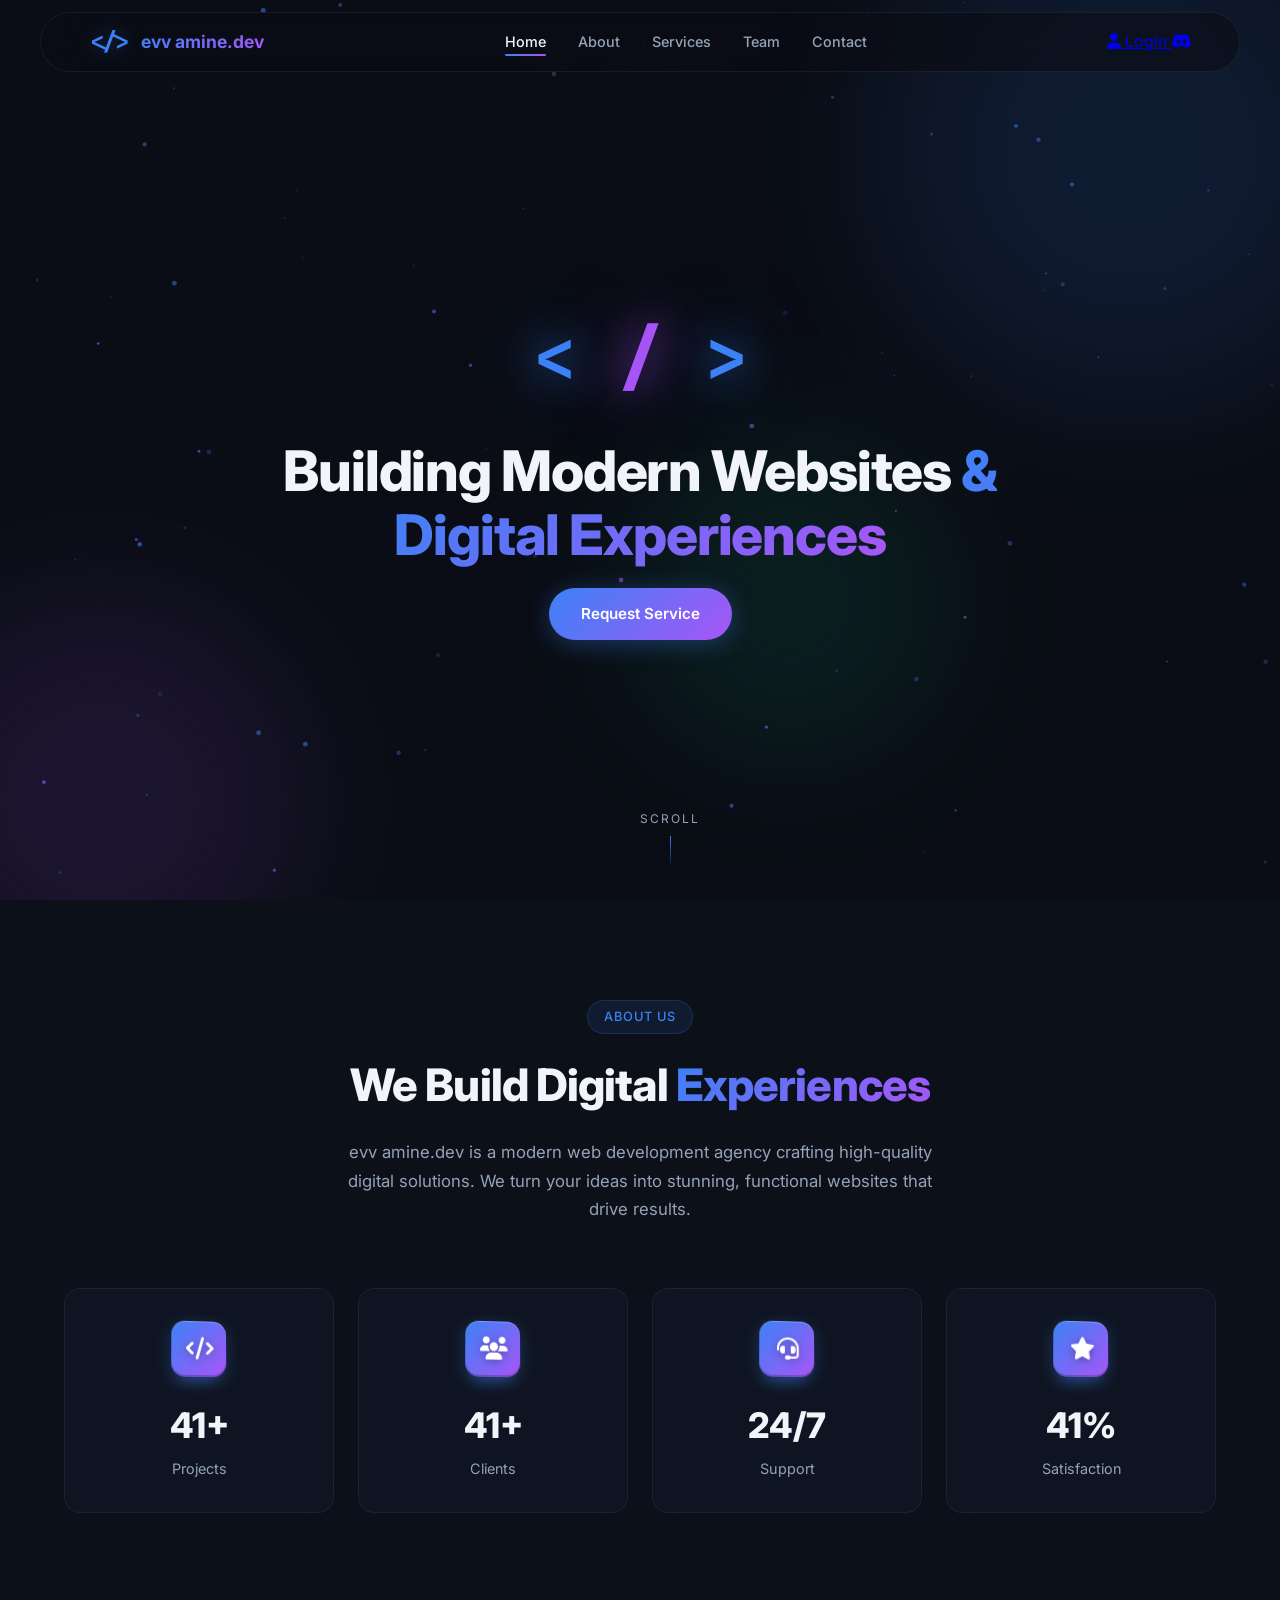
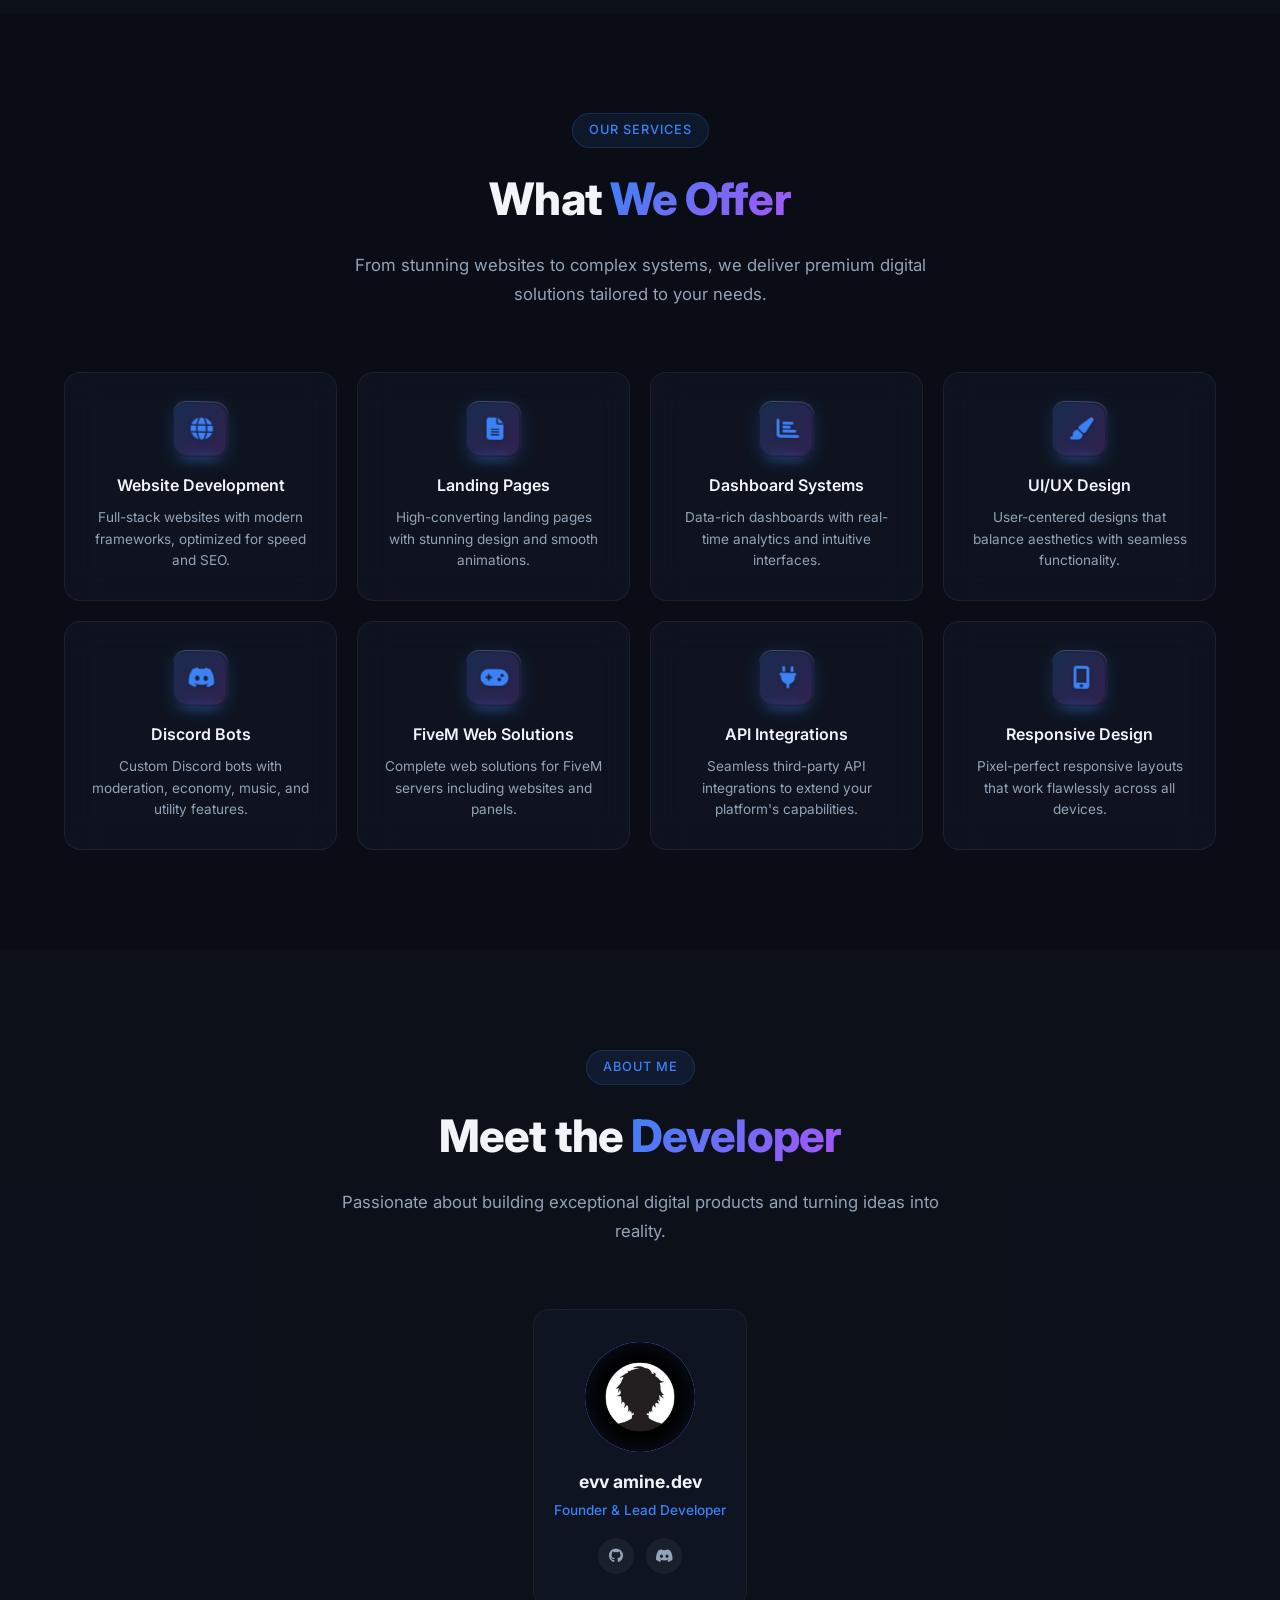
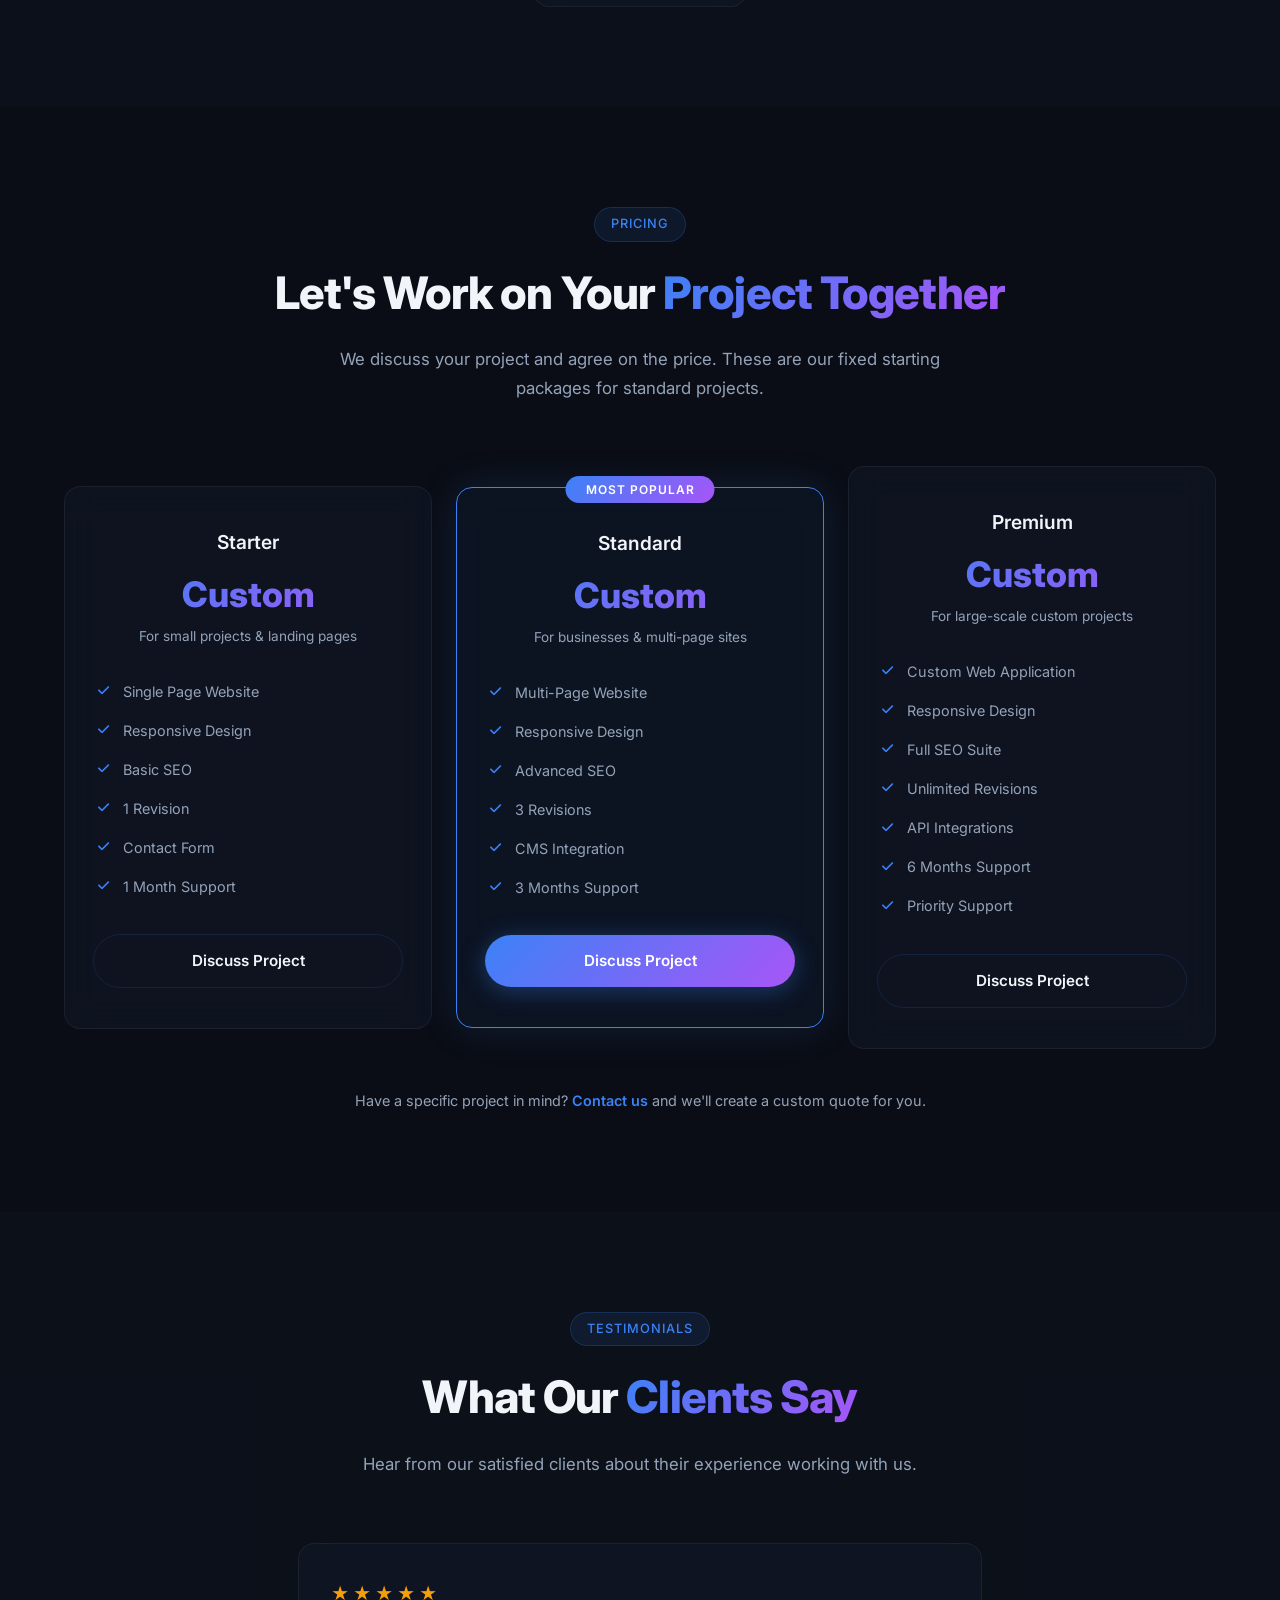
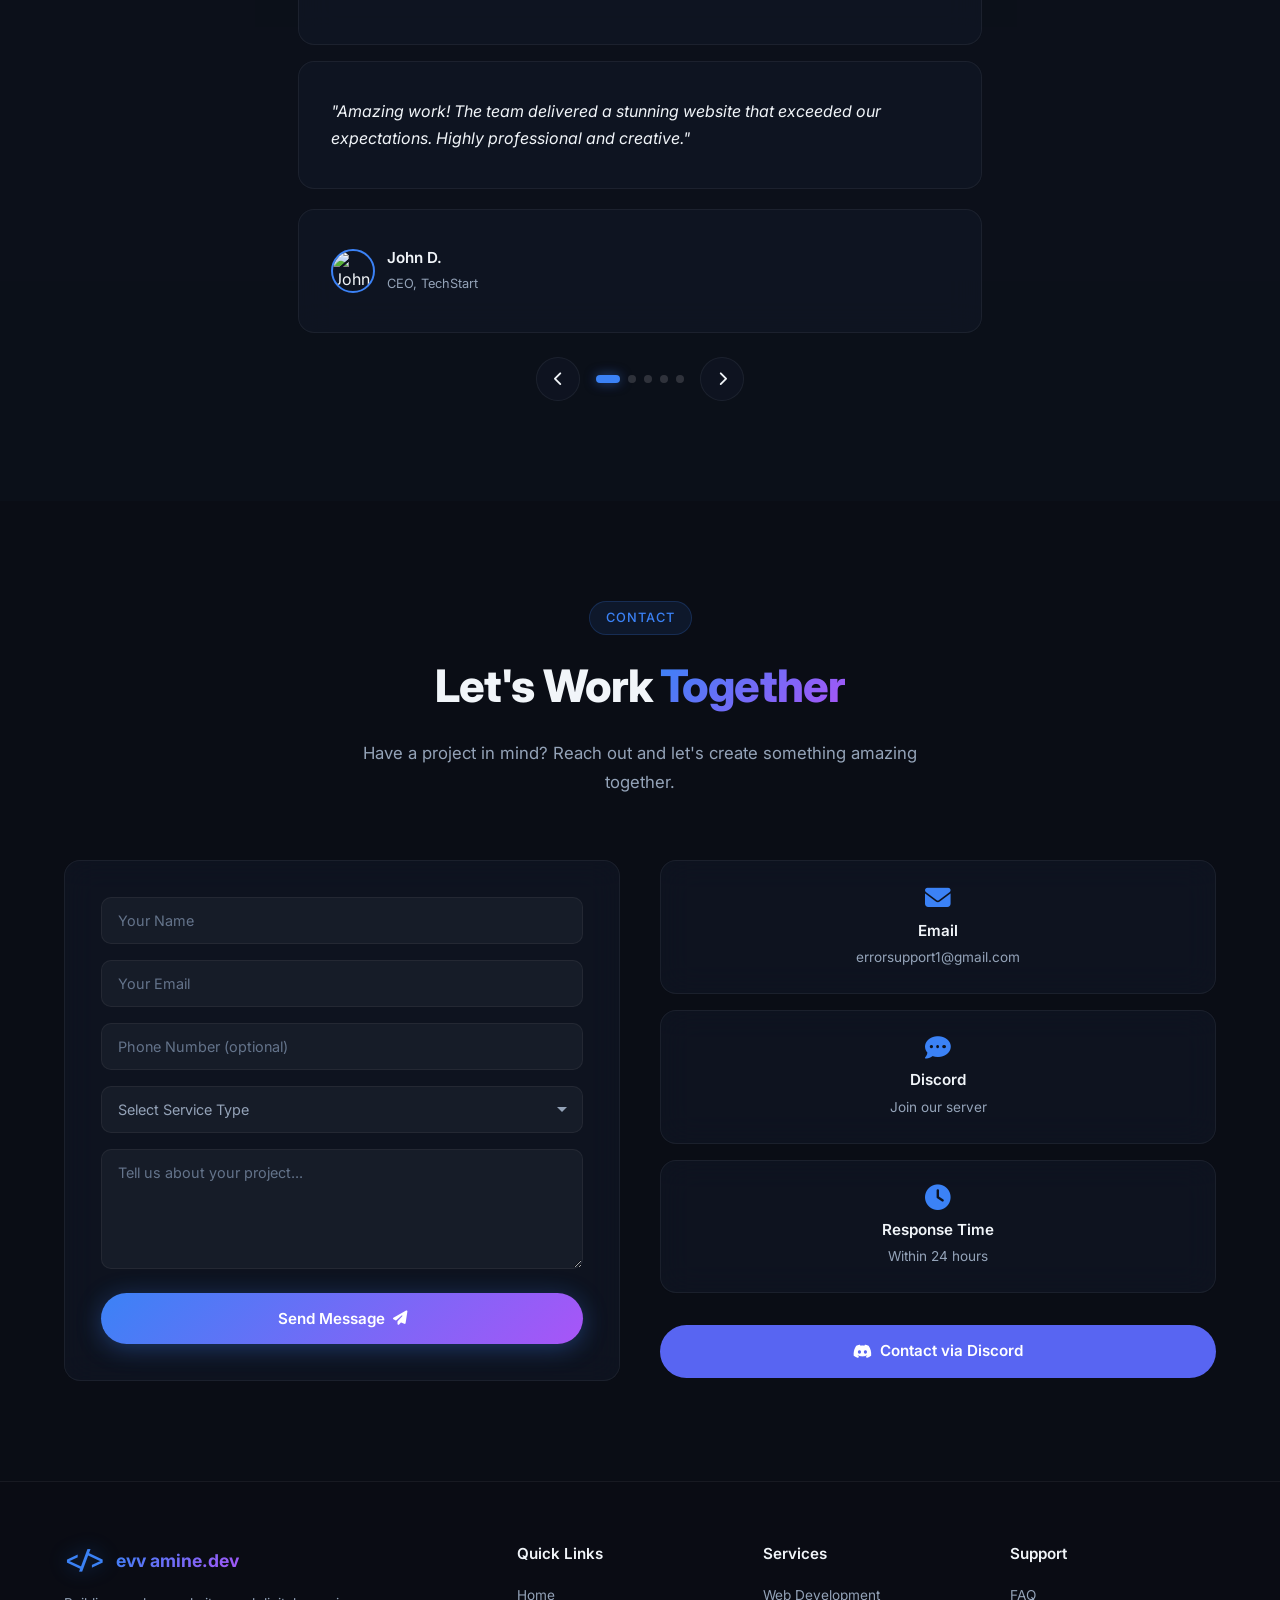
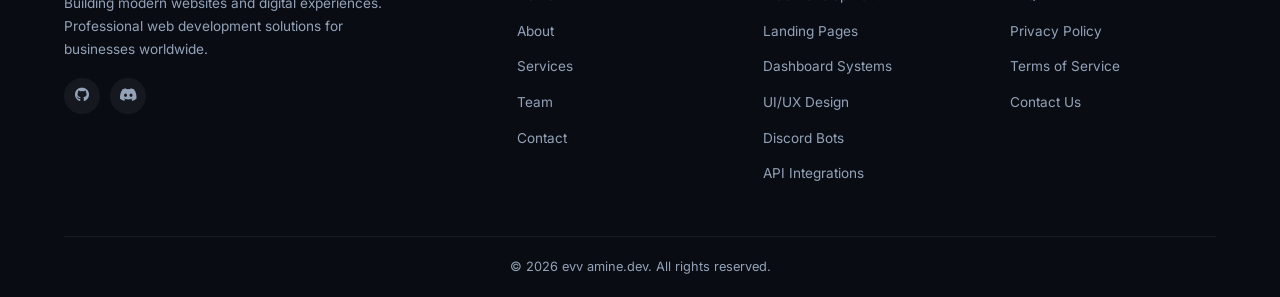
==== commit 7a7621a0: "update login button cyberpunk style + login page improvements + embed image" ====
--- a/index.html
+++ b/index.html
@@ -3,13 +3,32 @@
 <head>
   <meta charset="UTF-8">
   <meta name="viewport" content="width=device-width, initial-scale=1.0">
+  <title>evv amine.dev | Web Development Agency</title>
   <meta name="description" content="evv amine.dev - Professional Web Development Agency. We build modern websites, landing pages, dashboards, and digital experiences.">
   <meta name="keywords" content="web development, web agency, website design, frontend development, UI/UX design">
   <meta name="author" content="evv amine.dev">
+
+  <!-- Open Graph / Facebook -->
+  <meta property="og:type" content="website">
+  <meta property="og:url" content="https://evvv-amine.github.io/evv-amine.dev/">
   <meta property="og:title" content="evv amine.dev - Web Development Agency">
-  <meta property="og:description" content="Building Modern Websites & Digital Experiences">
-  <meta property="og:type" content="website">
-  <title>evv amine.dev | Web Development Agency</title>
+  <meta property="og:description" content="Building Modern Websites & Digital Experiences. Professional web development solutions using HTML, CSS and JavaScript.">
+  <meta property="og:image" content="https://evvv-amine.github.io/evv-amine.dev/assets/embed.png">
+  <meta property="og:image:width" content="1200">
+  <meta property="og:image:height" content="630">
+  <meta property="og:site_name" content="evv amine.dev">
+
+  <!-- Twitter -->
+  <meta name="twitter:card" content="summary_large_image">
+  <meta name="twitter:url" content="https://evvv-amine.github.io/evv-amine.dev/">
+  <meta name="twitter:title" content="evv amine.dev - Web Development Agency">
+  <meta name="twitter:description" content="Building Modern Websites & Digital Experiences. Professional web development solutions using HTML, CSS and JavaScript.">
+  <meta name="twitter:image" content="https://evvv-amine.github.io/evv-amine.dev/assets/embed.png">
+
+  <!-- Theme Color -->
+  <meta name="theme-color" content="#0A0D15">
+  <meta name="msapplication-TileColor" content="#0A0D15">
+
   <link rel="stylesheet" href="css/style.css">
   <link rel="preconnect" href="https://fonts.googleapis.com">
   <link rel="preconnect" href="https://fonts.gstatic.com" crossorigin>
@@ -49,6 +68,10 @@
         <li><a href="#contact" class="nav-link">Contact</a></li>
       </ul>
       <div class="nav-right">
+        <a href="login.html" class="nav-login">
+          <i class="fas fa-user"></i>
+          <span>Login</span>
+        </a>
         <a href="https://discord.gg/8bZzDBst2w" target="_blank" class="nav-discord"><i class="fab fa-discord"></i></a>
         <div class="nav-hamburger" id="hamburger">
           <span></span><span></span><span></span>
--- a/css/style.css
+++ b/css/style.css
@@ -1625,7 +1625,87 @@
   box-shadow: 0 4px 20px rgba(88, 101, 242, 0.5);
 }
 
-.nav-hamburger {
+.nav-login {
+  padding: 8px 20px;
+  border-radius: 4px;
+  background: #0D0D0D;
+  border: 1.5px solid #00FF88;
+  color: #00FF88;
+  font-size: 0.82rem;
+  font-weight: 700;
+  text-decoration: none;
+  display: flex;
+  align-items: center;
+  gap: 8px;
+  white-space: nowrap;
+  letter-spacing: 2px;
+  text-transform: uppercase;
+  position: relative;
+  overflow: hidden;
+  transition: all 0.3s ease;
+  text-shadow: 0 0 10px rgba(0, 255, 136, 0.5);
+  box-shadow:
+    0 0 8px rgba(0, 255, 136, 0.2),
+    inset 0 0 8px rgba(0, 255, 136, 0.05);
+}
+
+.nav-login::before {
+  content: '';
+  position: absolute;
+  top: 0;
+  left: -100%;
+  width: 100%;
+  height: 100%;
+  background: linear-gradient(90deg, transparent, rgba(0, 255, 136, 0.15), transparent);
+  transition: left 0.5s ease;
+}
+
+.nav-login:hover::before {
+  left: 100%;
+}
+
+.nav-login::after {
+  content: '';
+  position: absolute;
+  bottom: 0;
+  left: 0;
+  width: 100%;
+  height: 2px;
+  background: linear-gradient(90deg, #FF00FF, #00FF88, #FF00FF);
+  transform: scaleX(0);
+  transition: transform 0.3s ease;
+}
+
+.nav-login:hover::after {
+  transform: scaleX(1);
+}
+
+.nav-login i,
+.nav-login span {
+  position: relative;
+  z-index: 1;
+  color: #00FF88;
+  transition: all 0.3s ease;
+}
+
+.nav-login:hover {
+  background: rgba(0, 255, 136, 0.08);
+  border-color: #FF00FF;
+  color: #FF00FF;
+  text-shadow: 0 0 10px rgba(255, 0, 255, 0.5);
+  box-shadow:
+    0 0 12px rgba(255, 0, 255, 0.3),
+    inset 0 0 12px rgba(255, 0, 255, 0.05);
+  transform: translateY(-1px);
+}
+
+.nav-login:hover i,
+.nav-login:hover span {
+  color: #FF00FF;
+}
+
+@media (max-width: 768px) {
+  .nav-hamburger {
     display: flex;
   }
 
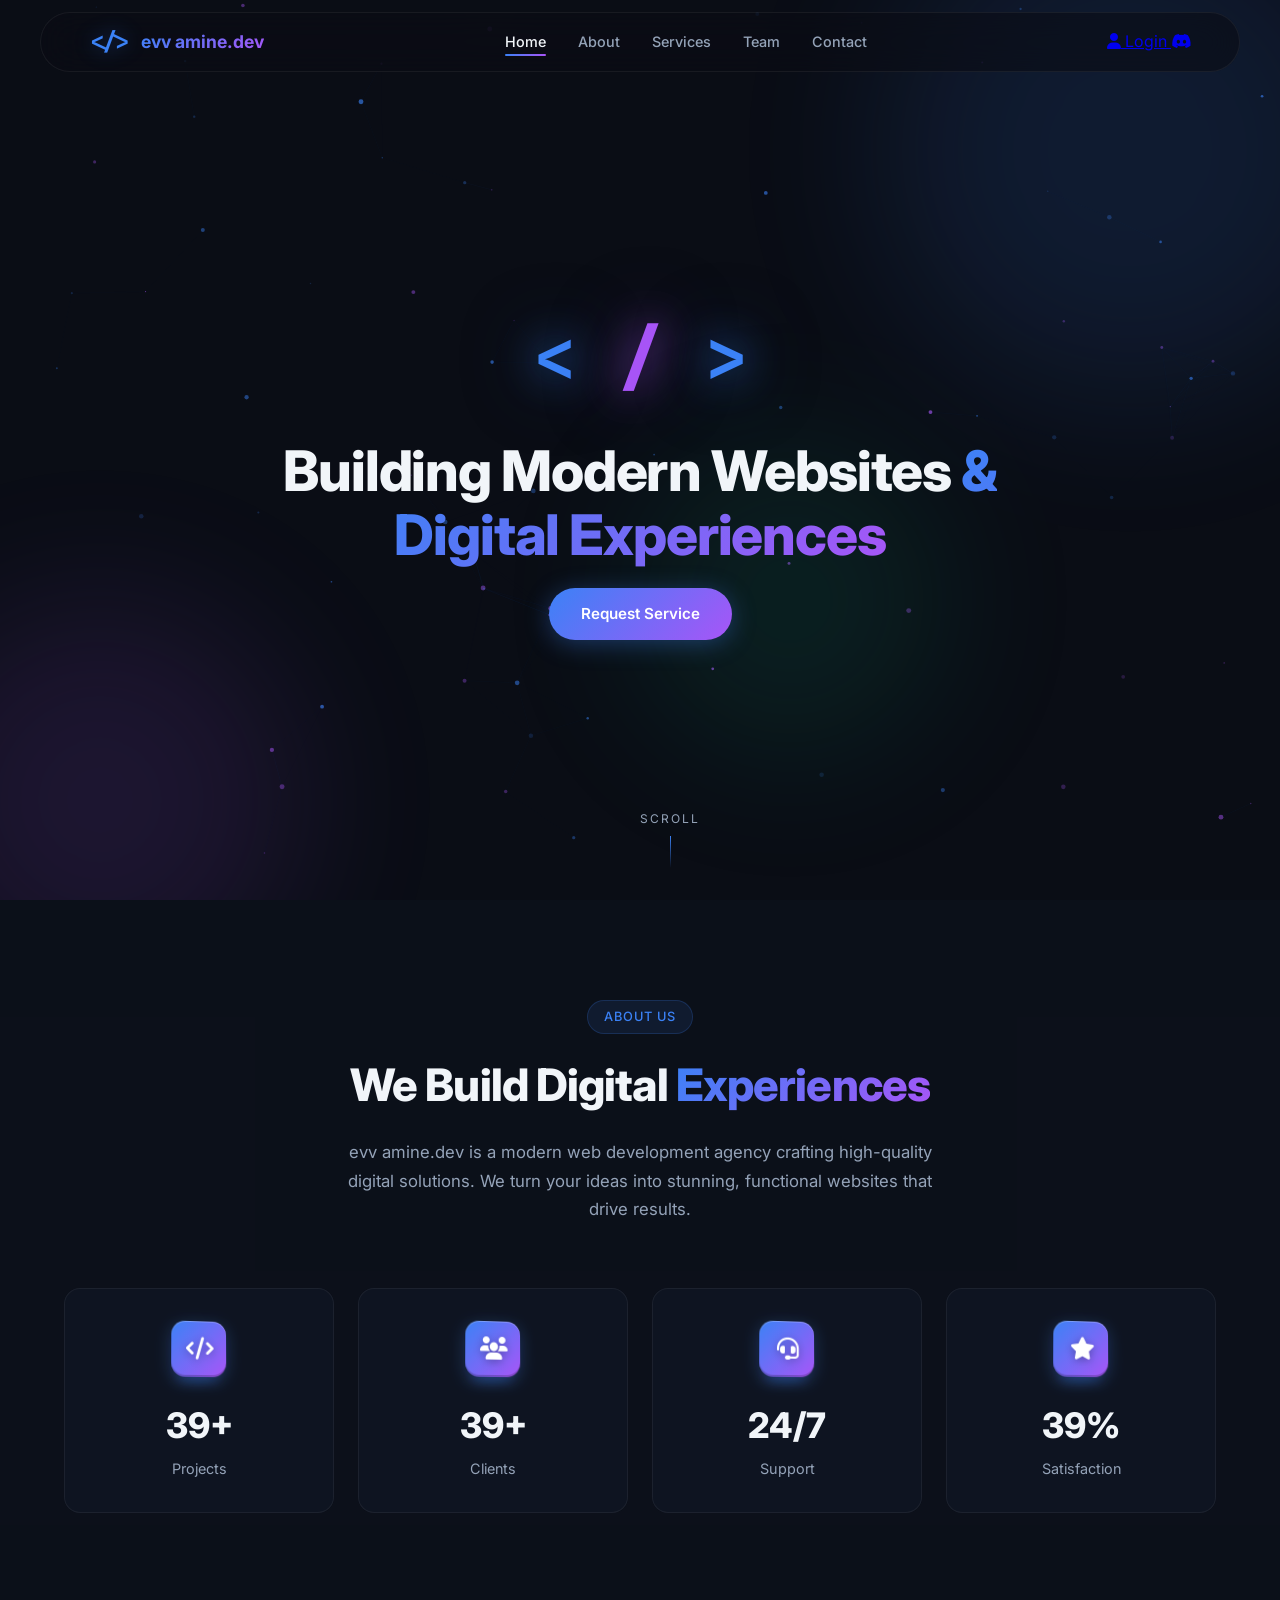
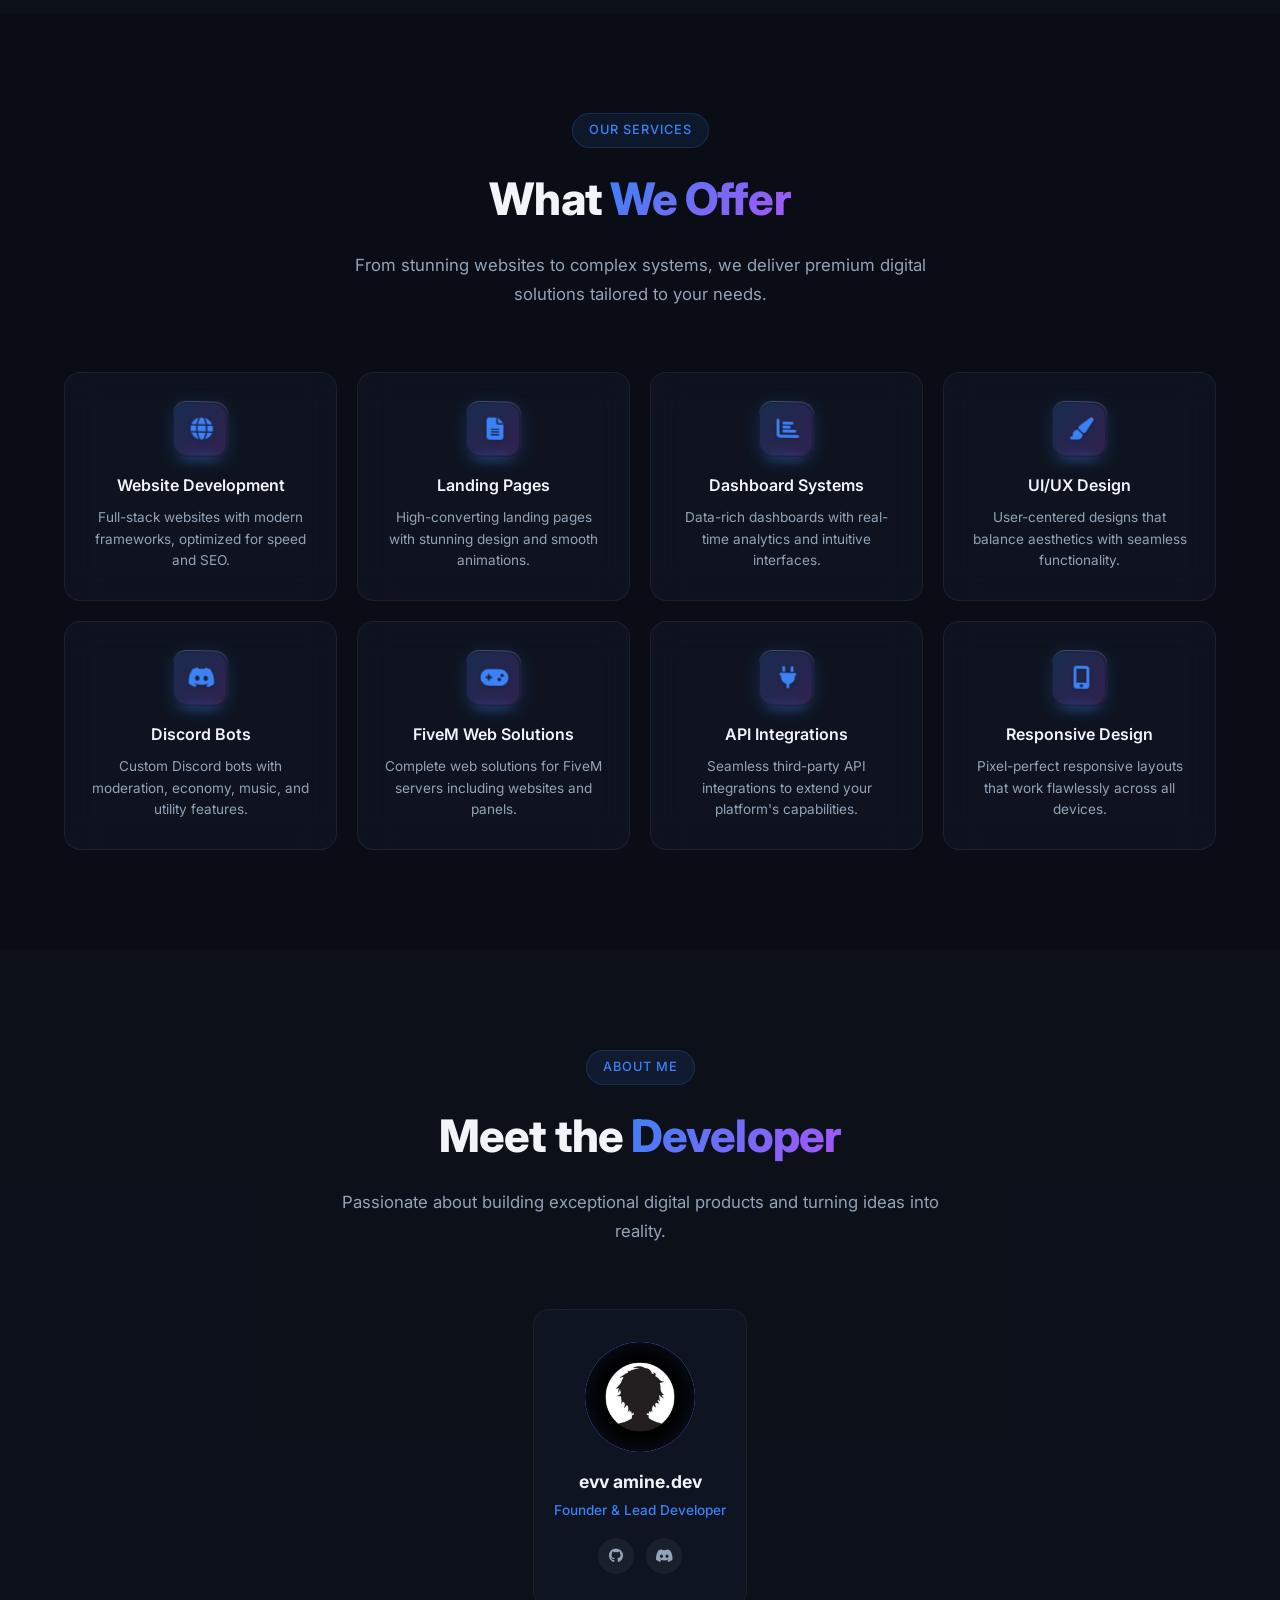
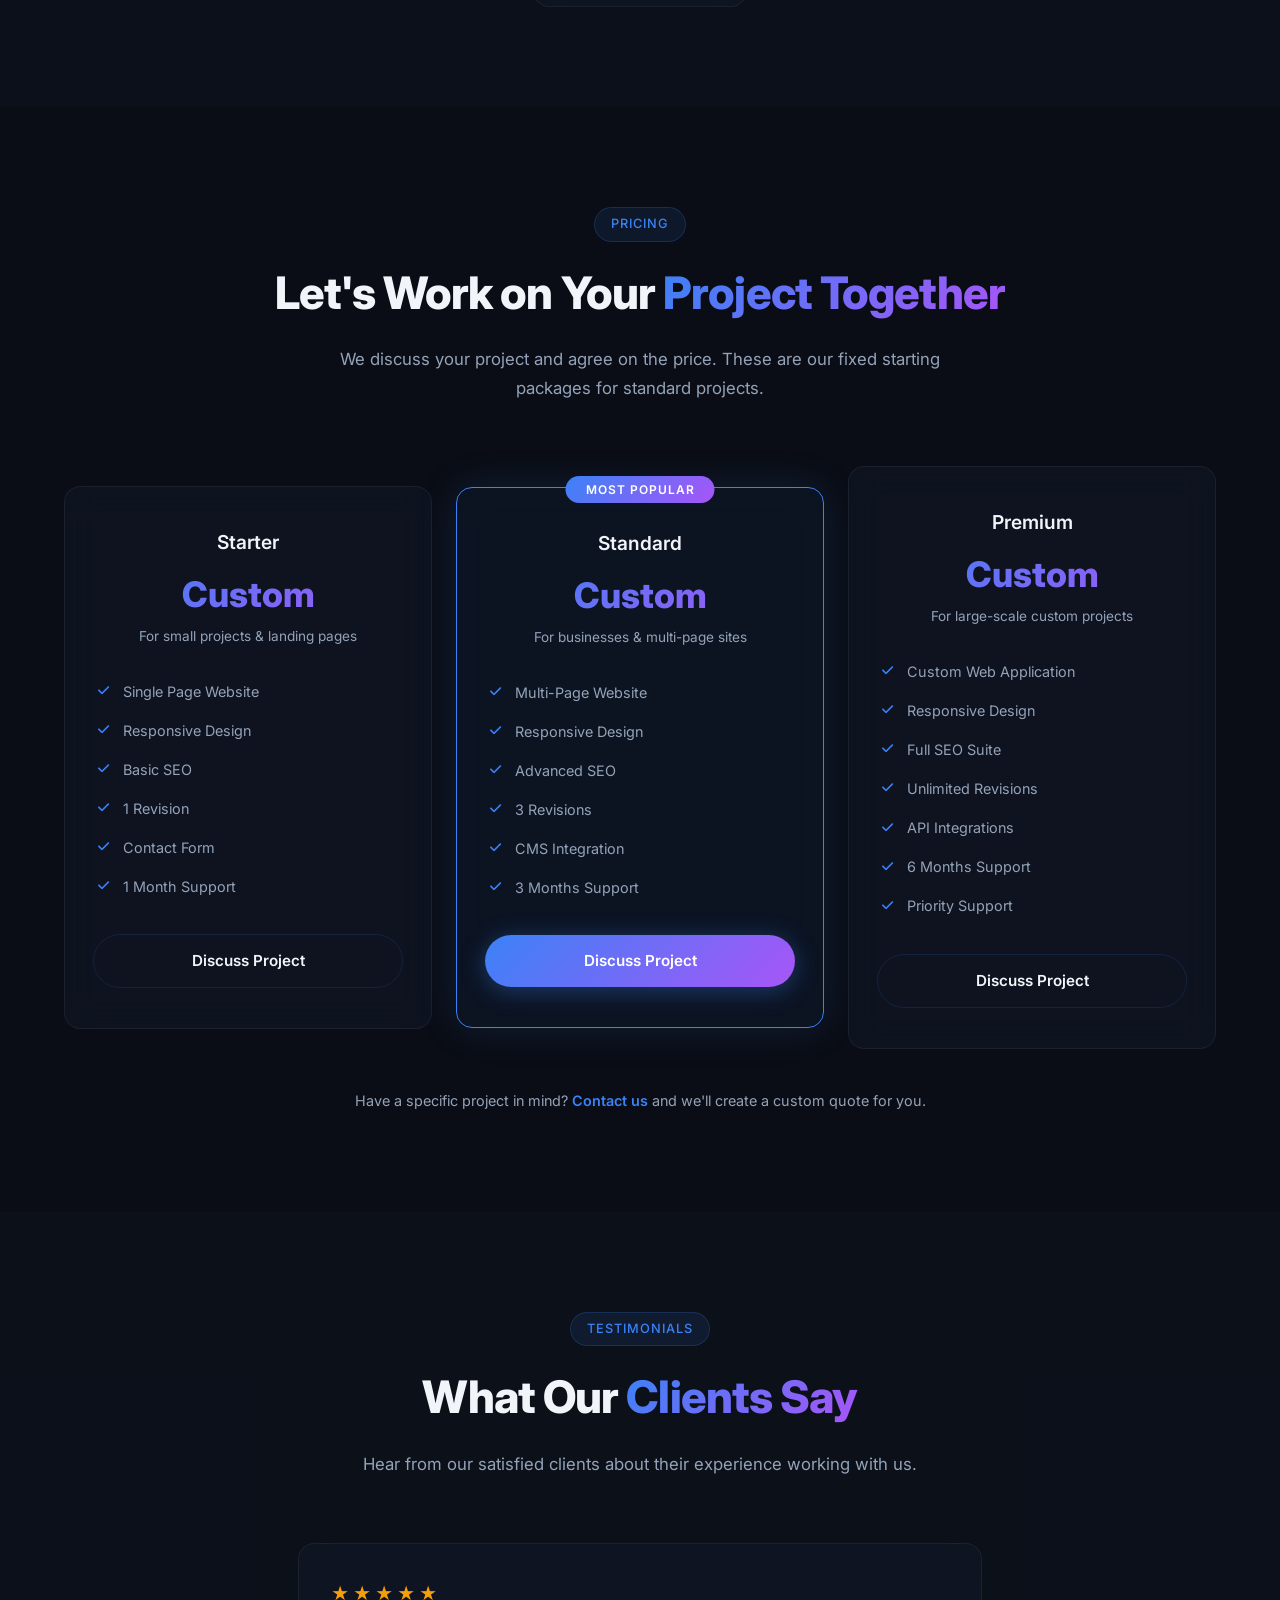
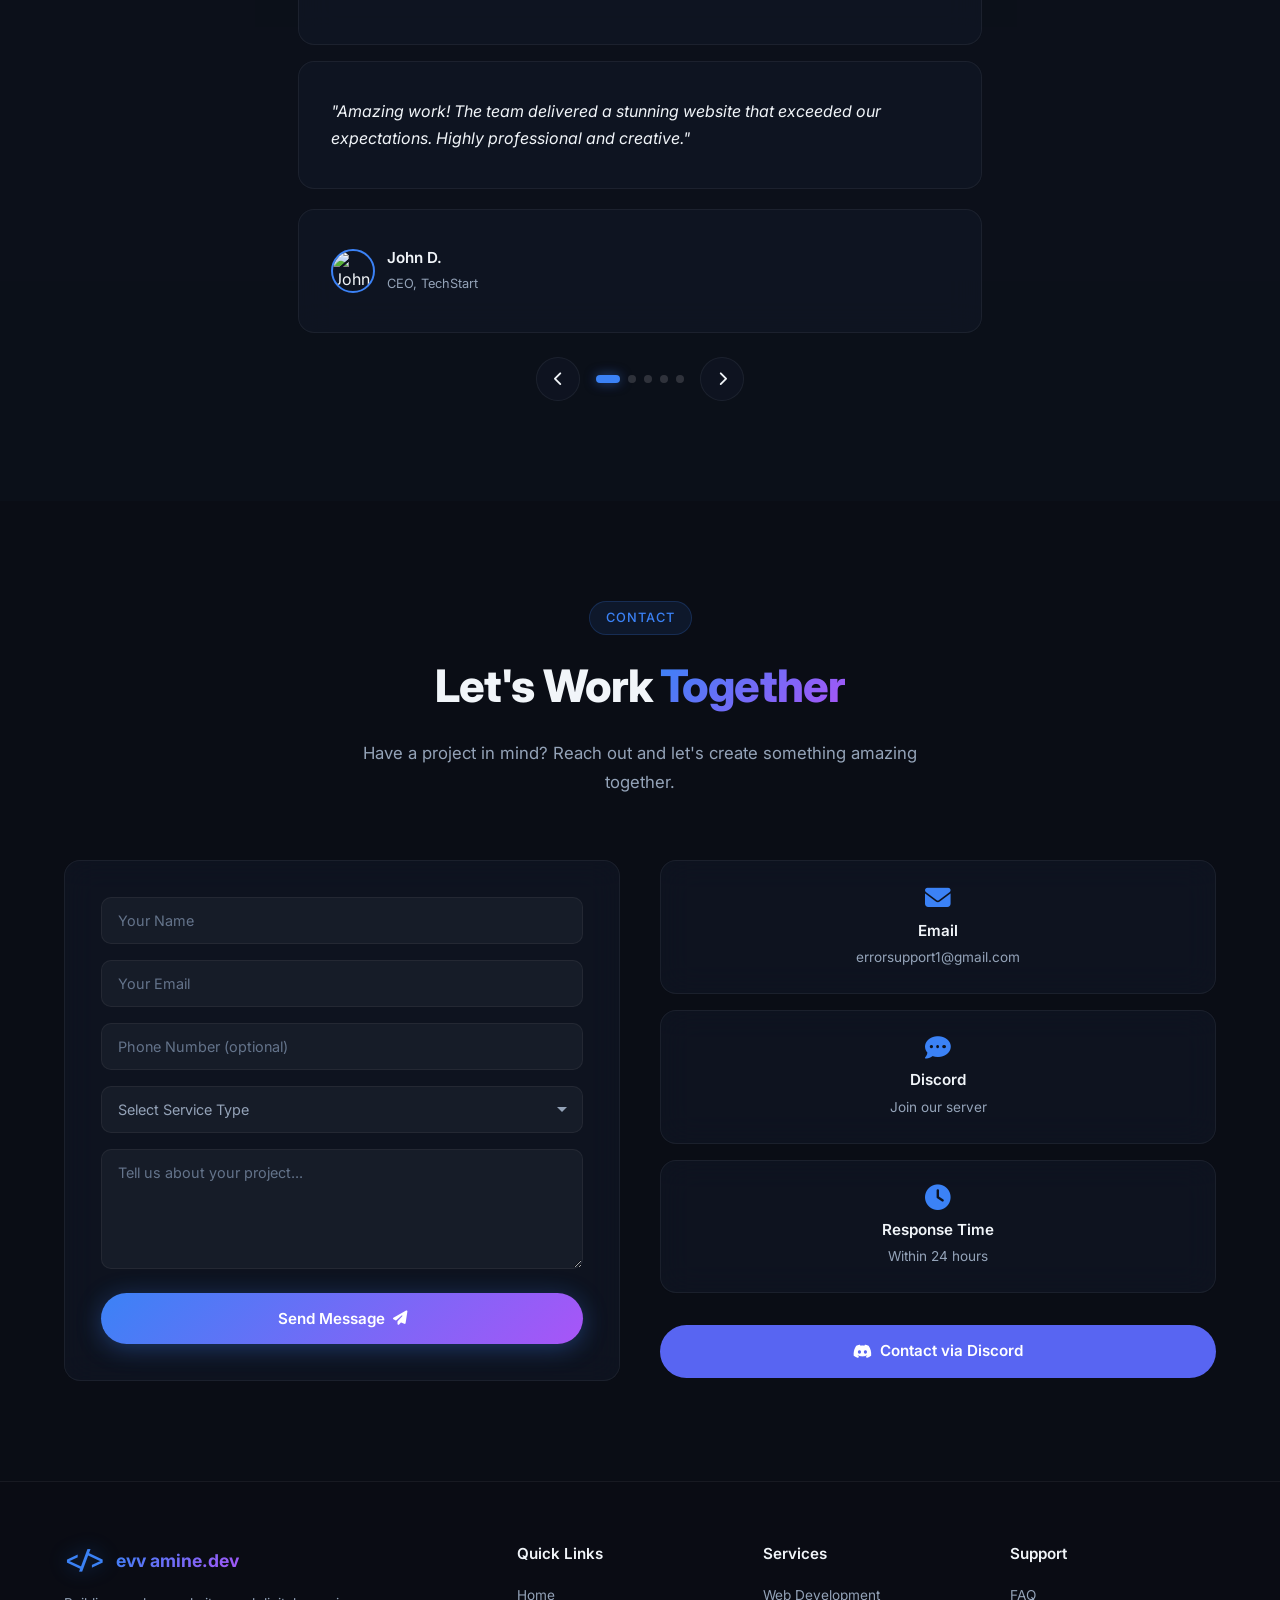
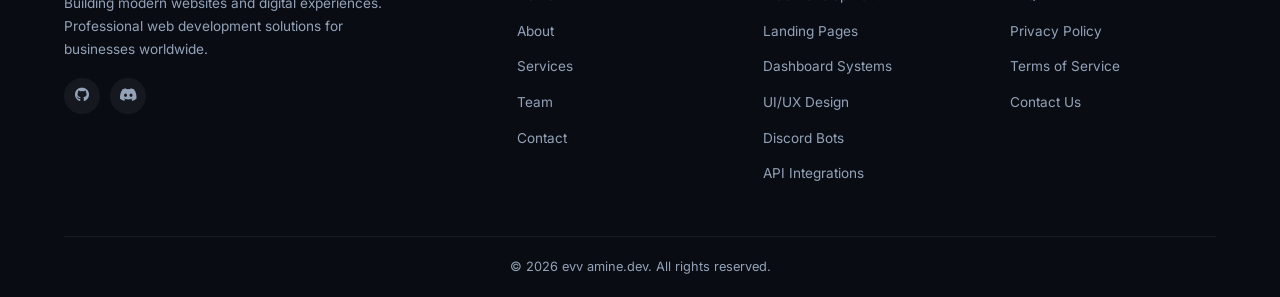
==== commit 391df2b0: "cache bust css" ====
--- a/index.html
+++ b/index.html
@@ -29,7 +29,7 @@
   <meta name="theme-color" content="#0A0D15">
   <meta name="msapplication-TileColor" content="#0A0D15">
 
-  <link rel="stylesheet" href="css/style.css">
+  <link rel="stylesheet" href="css/style.css?v=2">
   <link rel="preconnect" href="https://fonts.googleapis.com">
   <link rel="preconnect" href="https://fonts.gstatic.com" crossorigin>
   <link href="https://fonts.googleapis.com/css2?family=Inter:wght@300;400;500;600;700;800;900&family=JetBrains+Mono:wght@400;500&display=swap" rel="stylesheet">
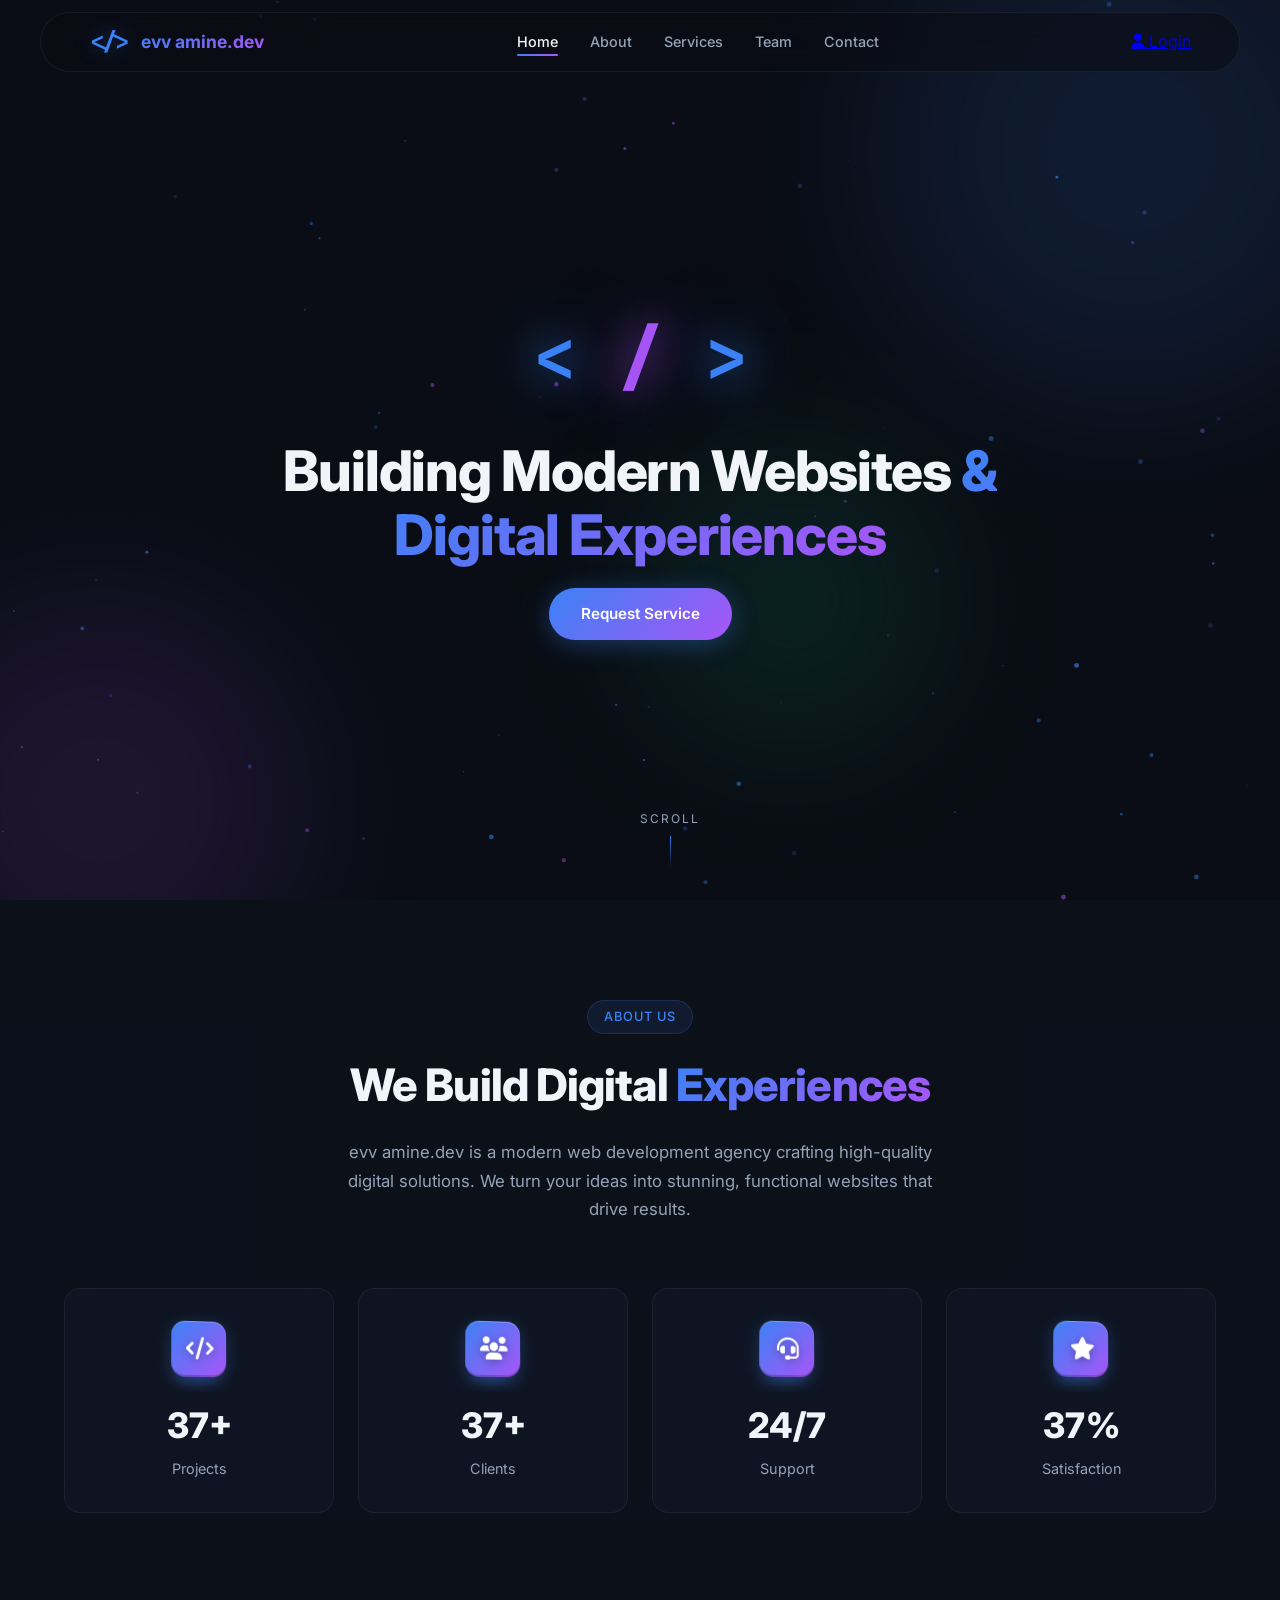
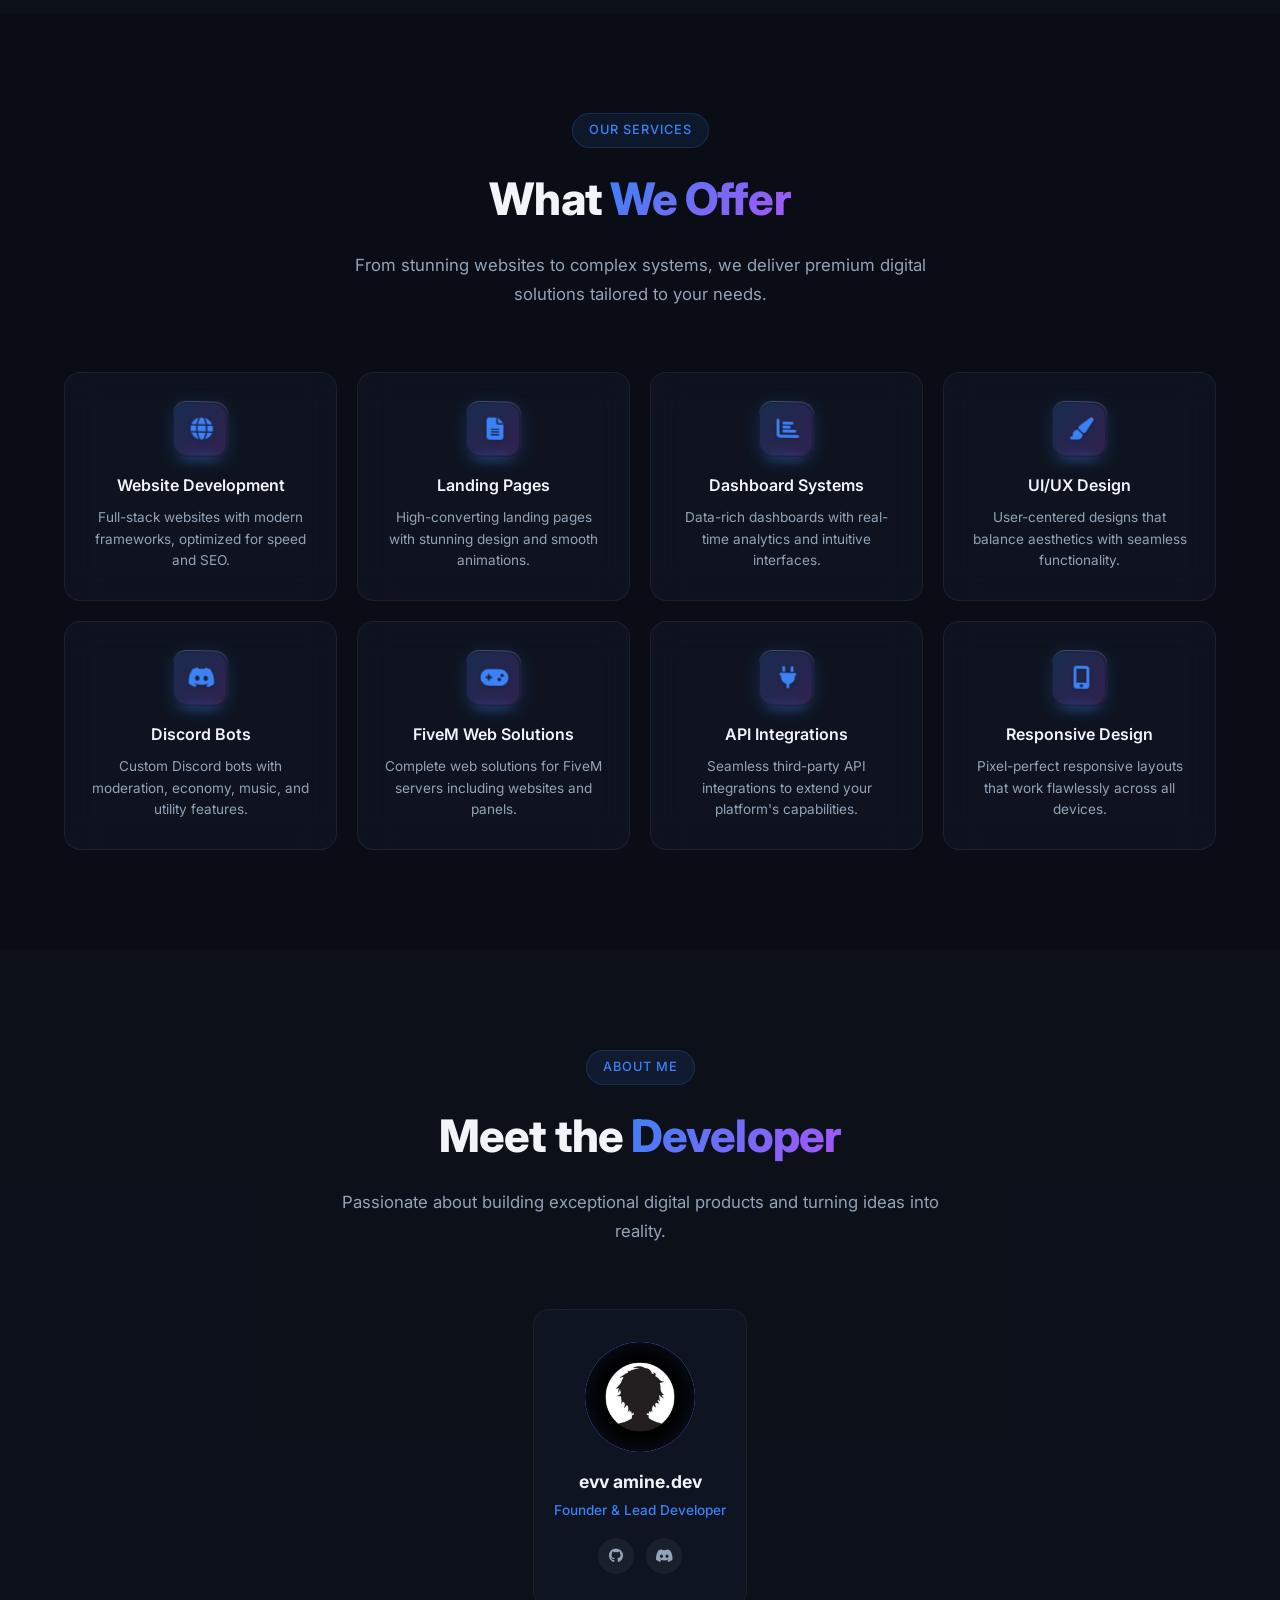
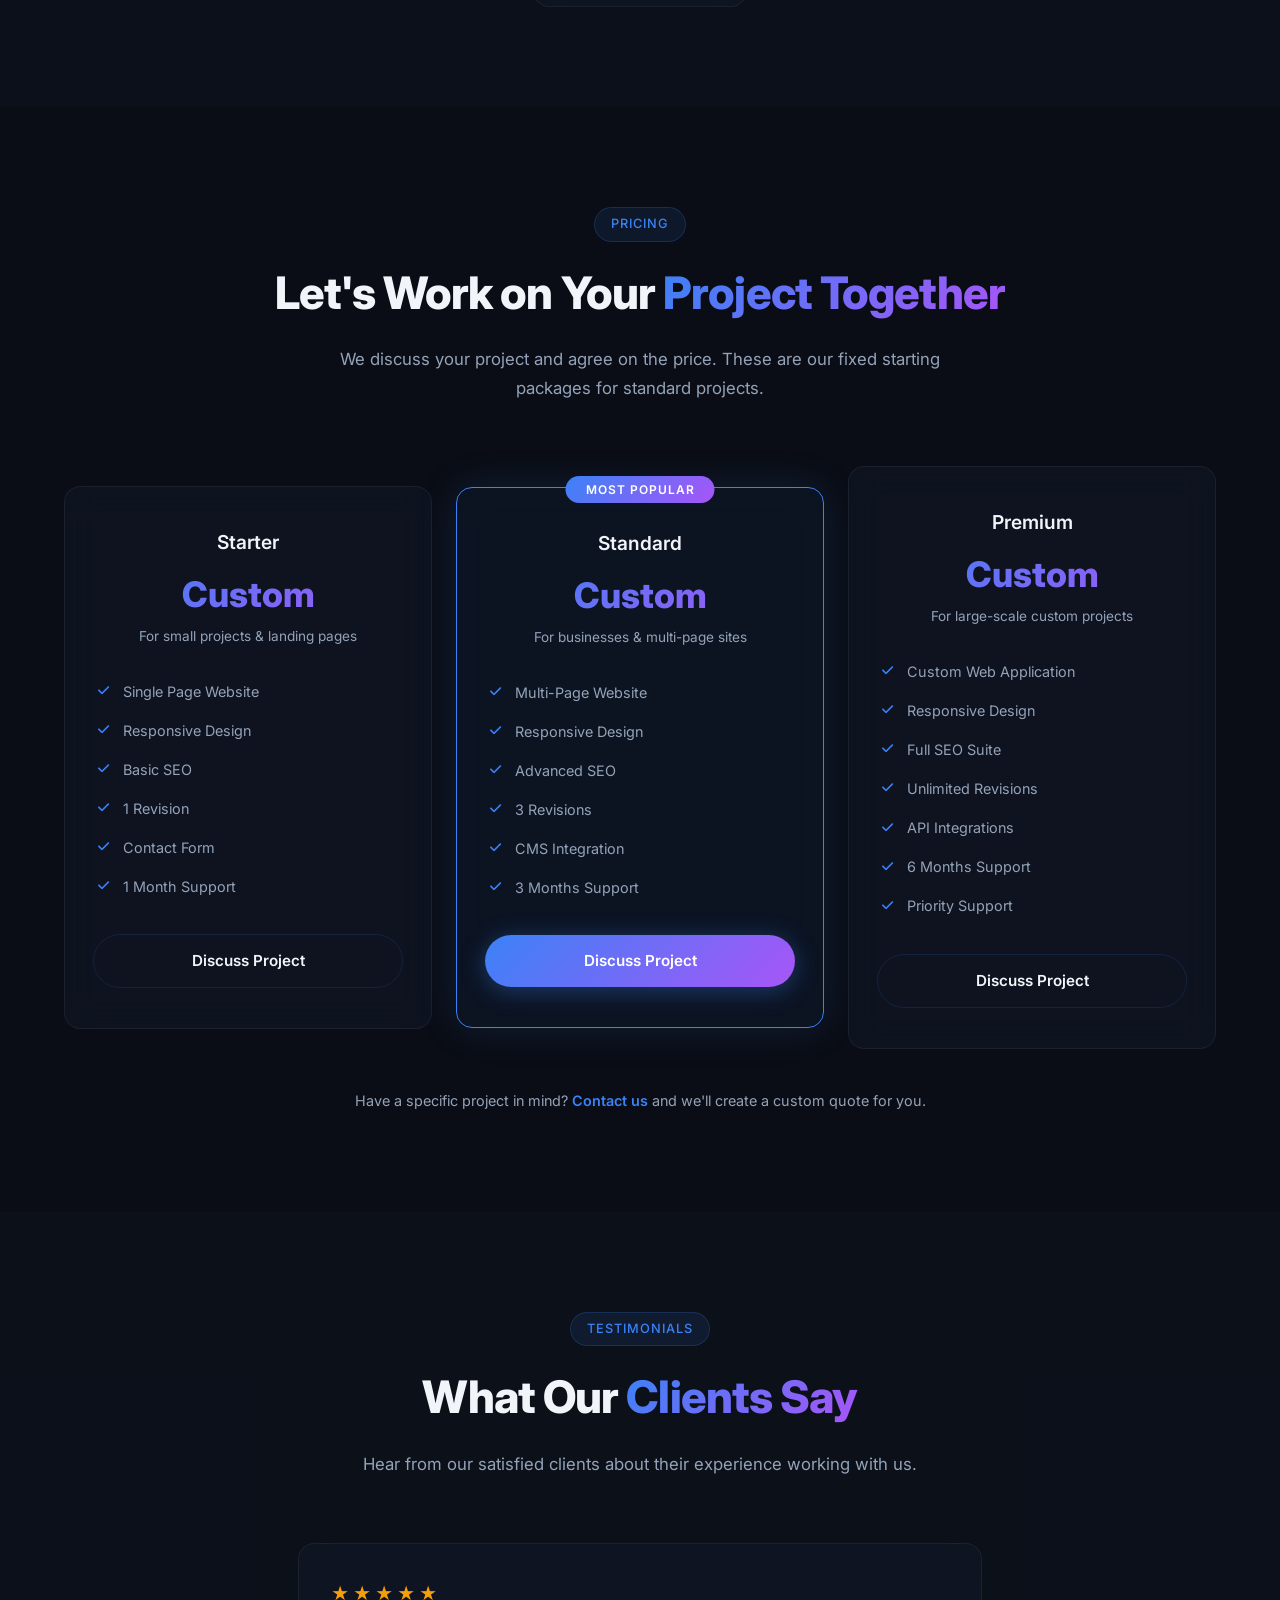
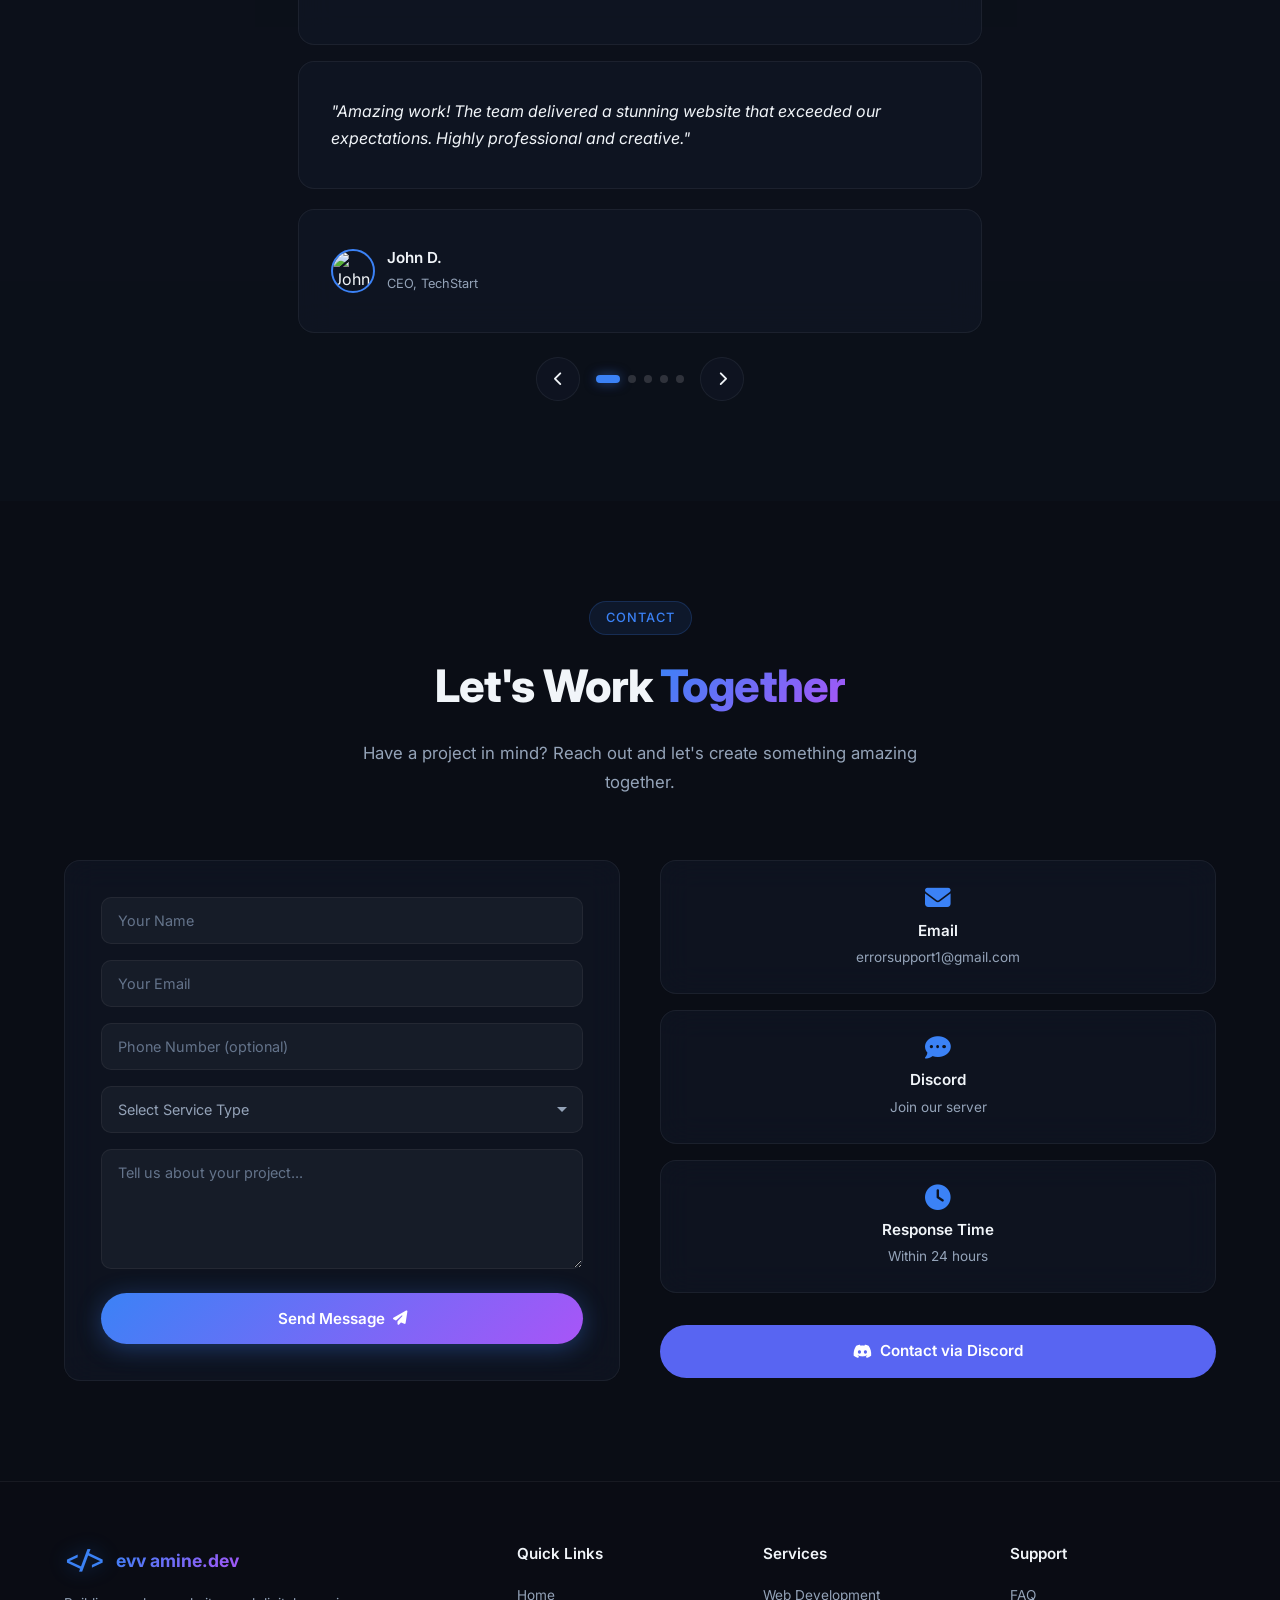
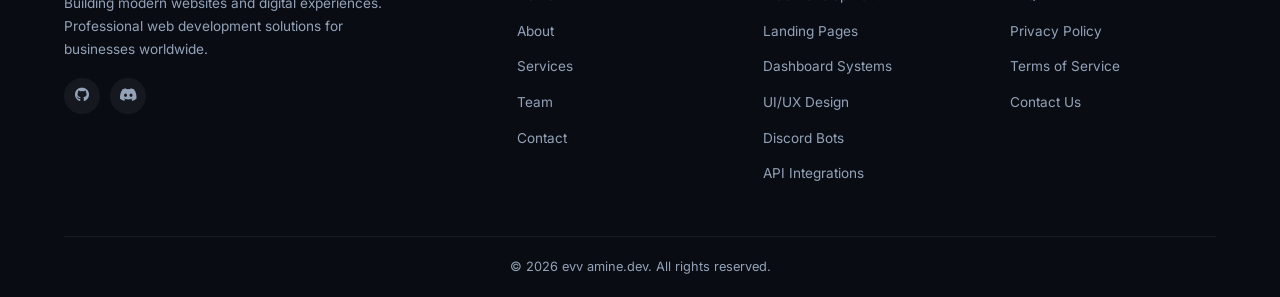
==== commit a6640af8: "remove discord from navbar" ====
--- a/index.html
+++ b/index.html
@@ -72,7 +72,6 @@
           <i class="fas fa-user"></i>
           <span>Login</span>
         </a>
-        <a href="https://discord.gg/8bZzDBst2w" target="_blank" class="nav-discord"><i class="fab fa-discord"></i></a>
         <div class="nav-hamburger" id="hamburger">
           <span></span><span></span><span></span>
         </div>
